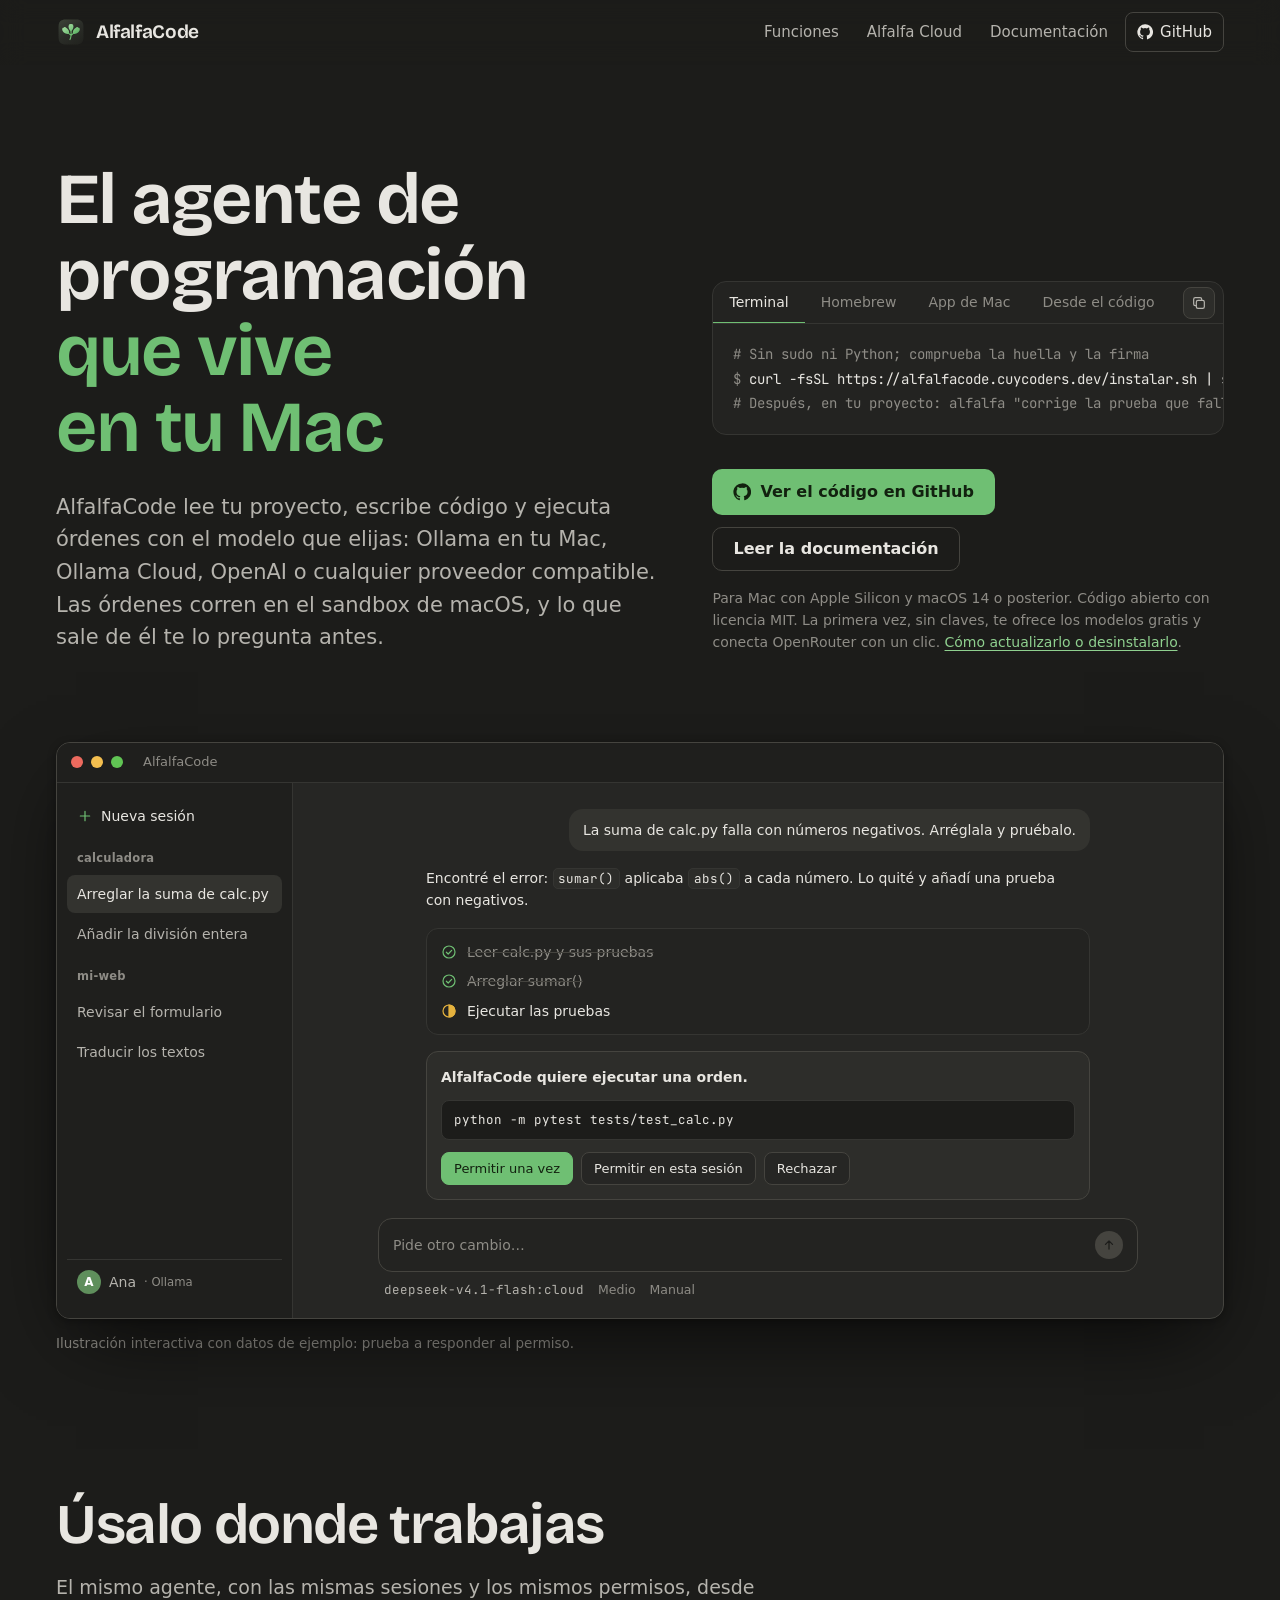
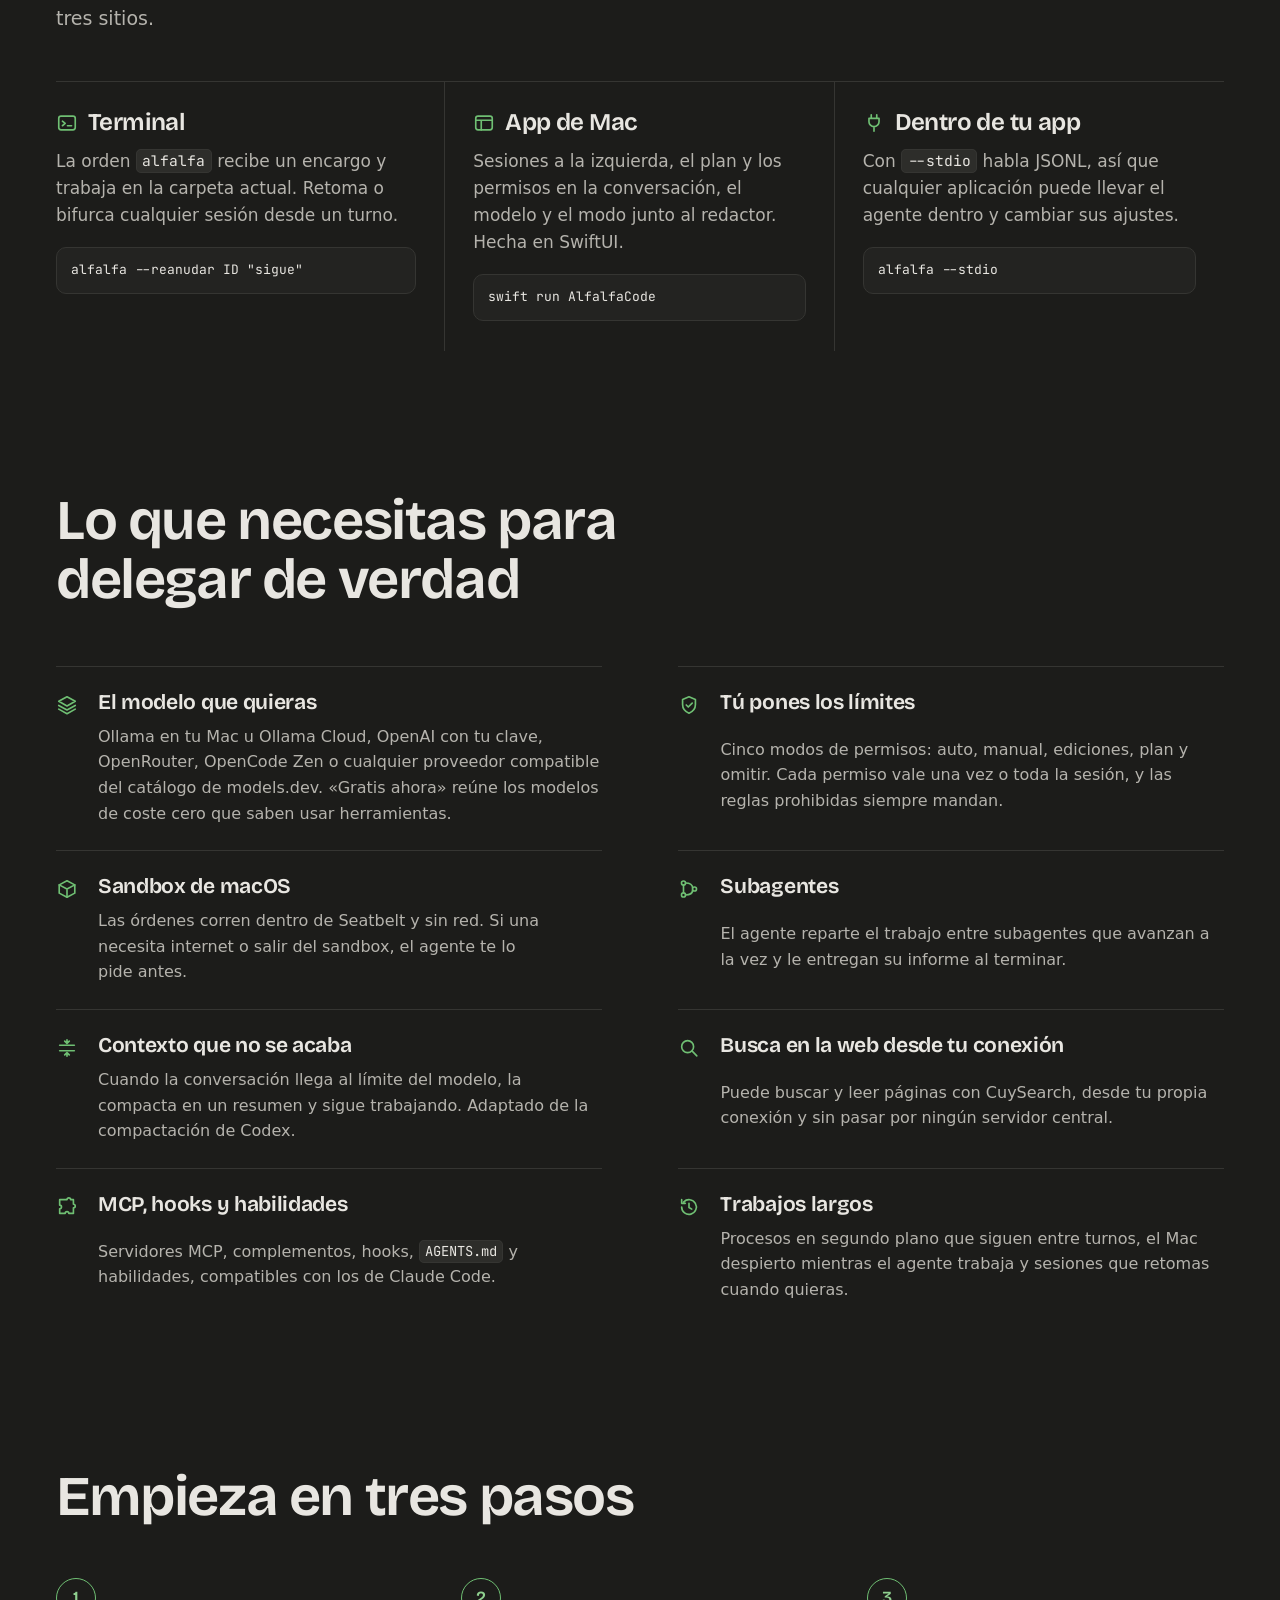
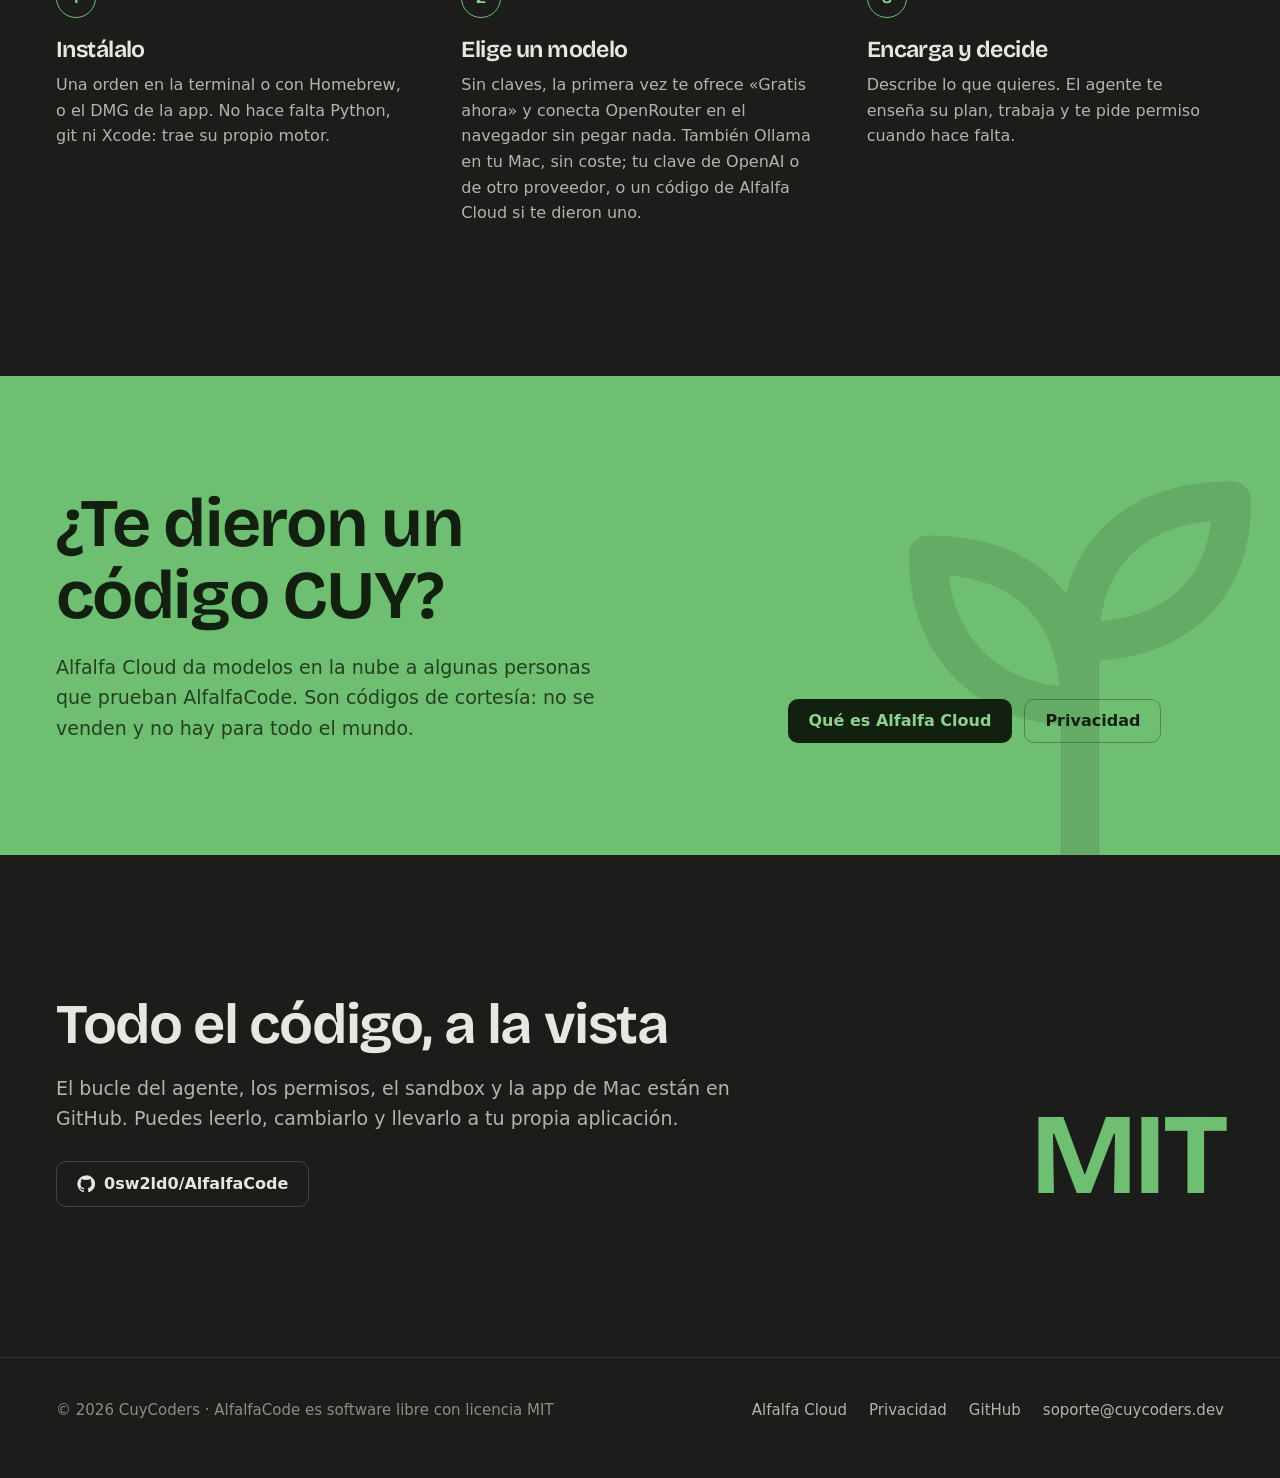
==== index.html @ 9c0cc240 "Web de AlfalfaCode en alfalfacode.cuycoders.dev Las páginas que vivían en cuycoders.dev/alfalfa (ini" ====
<!doctype html>
<html lang="es">
<head>
<meta charset="utf-8">
<meta name="viewport" content="width=device-width, initial-scale=1">
<title>AlfalfaCode · el agente de programación de código abierto para tu Mac</title>
<meta name="description" content="AlfalfaCode es un agente de programación de código abierto (MIT) que trabaja en tu Mac con el modelo que elijas: Ollama, OpenAI o cualquier proveedor compatible. Pide permiso antes de lo que importa.">
<link rel="icon" type="image/png" href="/assets/favicon.png">
<link rel="preload" href="/assets/fonts/bricolage-grotesque-latin-wght-normal.woff2" as="font" type="font/woff2" crossorigin>
<link rel="stylesheet" href="/assets/sitio.css?v=3">
<meta property="og:title" content="AlfalfaCode">
<meta property="og:description" content="El agente de programación de código abierto para tu Mac, con el modelo que elijas.">
<meta property="og:image" content="https://alfalfacode.cuycoders.dev/assets/alfalfacode-256.png">
<meta name="theme-color" content="#1c1c1a">
</head>
<body>
<svg width="0" height="0" style="position:absolute" aria-hidden="true">
  <symbol id="i-hoja" viewBox="0 0 24 24" fill="none" stroke="currentColor" stroke-width="1.8" stroke-linecap="round" stroke-linejoin="round"><path d="M12 21V10M12 13C8 13 5 10.5 5 6c4.5 0 7 2.5 7 7ZM12 10c0-4 2.5-6.5 7-6.5 0 4.5-3 6.5-7 6.5Z"/></symbol>
  <symbol id="i-github" viewBox="0 0 24 24" fill="currentColor"><path d="M12 .5a11.5 11.5 0 0 0-3.64 22.41c.58.1.79-.25.79-.56v-2c-3.2.7-3.88-1.37-3.88-1.37-.52-1.33-1.28-1.69-1.28-1.69-1.05-.71.08-.7.08-.7 1.16.08 1.77 1.19 1.77 1.19 1.03 1.77 2.7 1.26 3.36.96.1-.75.4-1.26.73-1.55-2.55-.29-5.24-1.28-5.24-5.68 0-1.25.45-2.28 1.19-3.08-.12-.29-.52-1.46.11-3.04 0 0 .97-.31 3.17 1.18a11 11 0 0 1 5.77 0c2.2-1.49 3.17-1.18 3.17-1.18.63 1.58.23 2.75.11 3.04.74.8 1.19 1.83 1.19 3.08 0 4.41-2.69 5.38-5.25 5.67.41.36.78 1.06.78 2.14v3.17c0 .31.21.67.8.56A11.5 11.5 0 0 0 12 .5Z"/></symbol>
  <symbol id="i-copiar" viewBox="0 0 24 24" fill="none" stroke="currentColor" stroke-width="1.8" stroke-linecap="round" stroke-linejoin="round"><rect x="8" y="8" width="12" height="12" rx="2.5"/><path d="M16 8V6.5A2.5 2.5 0 0 0 13.5 4h-7A2.5 2.5 0 0 0 4 6.5v7A2.5 2.5 0 0 0 6.5 16H8"/></symbol>
  <symbol id="i-hecho" viewBox="0 0 24 24" fill="none" stroke="currentColor" stroke-width="2" stroke-linecap="round" stroke-linejoin="round"><path d="m5 12.5 4.5 4.5L19 7.5"/></symbol>
  <symbol id="i-circulo-hecho" viewBox="0 0 24 24" fill="none" stroke="currentColor" stroke-width="1.8" stroke-linecap="round" stroke-linejoin="round"><circle cx="12" cy="12" r="9"/><path d="m8 12.3 2.8 2.7L16 9.6"/></symbol>
  <symbol id="i-circulo-medio" viewBox="0 0 24 24" fill="none" stroke="currentColor" stroke-width="1.8"><circle cx="12" cy="12" r="9"/><path d="M12 3a9 9 0 0 1 0 18Z" fill="currentColor"/></symbol>
  <symbol id="i-mas" viewBox="0 0 24 24" fill="none" stroke="currentColor" stroke-width="1.8" stroke-linecap="round"><path d="M12 5v14M5 12h14"/></symbol>
  <symbol id="i-flecha" viewBox="0 0 24 24" fill="none" stroke="currentColor" stroke-width="2.2" stroke-linecap="round" stroke-linejoin="round"><path d="M12 19V5M6 11l6-6 6 6"/></symbol>
  <symbol id="i-terminal" viewBox="0 0 24 24" fill="none" stroke="currentColor" stroke-width="1.8" stroke-linecap="round" stroke-linejoin="round"><rect x="3" y="4.5" width="18" height="15" rx="2.5"/><path d="m7 10 3 2.5L7 15M12.5 15H17"/></symbol>
  <symbol id="i-ventana" viewBox="0 0 24 24" fill="none" stroke="currentColor" stroke-width="1.8" stroke-linecap="round" stroke-linejoin="round"><rect x="3" y="4.5" width="18" height="15" rx="2.5"/><path d="M3 9h18M9 9v10.5"/></symbol>
  <symbol id="i-enchufe" viewBox="0 0 24 24" fill="none" stroke="currentColor" stroke-width="1.8" stroke-linecap="round" stroke-linejoin="round"><path d="M9 3v4M15 3v4M6.5 7h11v3.5a5.5 5.5 0 0 1-11 0ZM12 16v5"/></symbol>
  <symbol id="i-capas" viewBox="0 0 24 24" fill="none" stroke="currentColor" stroke-width="1.8" stroke-linecap="round" stroke-linejoin="round"><path d="m12 3 9 5-9 5-9-5 9-5Z"/><path d="m3 12.5 9 5 9-5M3 16.5l9 5 9-5"/></symbol>
  <symbol id="i-escudo" viewBox="0 0 24 24" fill="none" stroke="currentColor" stroke-width="1.8" stroke-linecap="round" stroke-linejoin="round"><path d="M12 3 5 6v5.5c0 4.5 3 7.8 7 9.5 4-1.7 7-5 7-9.5V6l-7-3Z"/><path d="m9 12 2.2 2.2L15.5 10"/></symbol>
  <symbol id="i-caja" viewBox="0 0 24 24" fill="none" stroke="currentColor" stroke-width="1.8" stroke-linecap="round" stroke-linejoin="round"><path d="M3.5 7.5 12 3l8.5 4.5v9L12 21l-8.5-4.5v-9Z"/><path d="M3.5 7.5 12 12l8.5-4.5M12 12v9"/></symbol>
  <symbol id="i-ramas" viewBox="0 0 24 24" fill="none" stroke="currentColor" stroke-width="1.8" stroke-linecap="round" stroke-linejoin="round"><circle cx="6" cy="5.5" r="2.2"/><circle cx="6" cy="18.5" r="2.2"/><circle cx="18" cy="12" r="2.2"/><path d="M6 7.7v8.6M8.2 5.5c5 0 7.6 2.2 7.8 5.3M8.2 18.5c5 0 7.6-2.2 7.8-5.3"/></symbol>
  <symbol id="i-comprimir" viewBox="0 0 24 24" fill="none" stroke="currentColor" stroke-width="1.8" stroke-linecap="round" stroke-linejoin="round"><path d="M4 9h16M4 15h16M12 3v4l-2.5-2.5M12 7l2.5-2.5M12 21v-4l-2.5 2.5M12 17l2.5 2.5"/></symbol>
  <symbol id="i-lupa" viewBox="0 0 24 24" fill="none" stroke="currentColor" stroke-width="1.8" stroke-linecap="round" stroke-linejoin="round"><circle cx="10.5" cy="10.5" r="6.5"/><path d="m15.5 15.5 5 5"/></symbol>
  <symbol id="i-pieza" viewBox="0 0 24 24" fill="none" stroke="currentColor" stroke-width="1.8" stroke-linecap="round" stroke-linejoin="round"><path d="M9 4h3a2 2 0 1 1 4 0h3v5a2 2 0 1 1 0 4v6h-5a2 2 0 1 0-4 0H4v-5a2 2 0 1 0 0-4V4h5Z"/></symbol>
  <symbol id="i-reloj" viewBox="0 0 24 24" fill="none" stroke="currentColor" stroke-width="1.8" stroke-linecap="round" stroke-linejoin="round"><path d="M4 12a8 8 0 1 0 2.3-5.6M4 4v4h4"/><path d="M12 8v4.5l3 1.8"/></symbol>
</svg>
<template id="icono-hecho"><svg aria-hidden="true"><use href="#i-circulo-hecho"/></svg></template>

<a class="salto" href="#contenido">Saltar al contenido</a>

<header class="cabecera">
  <div class="envoltura">
    <a class="marca" href="/"><img src="/assets/alfalfacode.svg" alt="" width="30" height="30">AlfalfaCode</a>
    <nav class="nav" aria-label="Principal">
      <a href="#funciones">Funciones</a>
      <a href="/cloud/">Alfalfa Cloud</a>
      <a href="https://github.com/0sw2ld0/AlfalfaCode#readme">Documentación</a>
      <a class="nav-gh" href="https://github.com/0sw2ld0/AlfalfaCode"><svg aria-hidden="true"><use href="#i-github"/></svg>GitHub</a>
    </nav>
  </div>
</header>

<main id="contenido">
  <section class="portada">
    <div class="envoltura">
      <div class="portada-cabeza">
      <div class="portada-texto">
      <h1>El agente de programación <em>que vive en tu Mac</em></h1>
      <p class="entrada">AlfalfaCode lee tu proyecto, escribe código y ejecuta órdenes con el modelo que elijas: Ollama en tu Mac, Ollama Cloud, OpenAI o cualquier proveedor compatible. Las órdenes corren en el sandbox de macOS, y lo que sale de él te lo pregunta antes.</p>
      </div>
      <div class="portada-accion">
      <div class="instalar">
        <div class="pestanas" role="tablist" aria-label="Cómo instalarlo">
          <button role="tab" id="t-terminal" aria-controls="p-terminal" aria-selected="true">Terminal</button>
          <button role="tab" id="t-brew" aria-controls="p-brew" aria-selected="false" tabindex="-1">Homebrew</button>
          <button role="tab" id="t-mac" aria-controls="p-mac" aria-selected="false" tabindex="-1">App de Mac</button>
          <button role="tab" id="t-codigo" aria-controls="p-codigo" aria-selected="false" tabindex="-1">Desde el código</button>
        </div>
        <div class="panel-instalar" id="p-terminal" role="tabpanel" aria-labelledby="t-terminal">
<pre><span class="comentario"># Sin sudo ni Python; comprueba la huella y la firma</span>
<span class="indicador">$ </span><span class="orden">curl -fsSL https://alfalfacode.cuycoders.dev/instalar.sh | sh</span>
<span class="comentario"># Después, en tu proyecto: alfalfa "corrige la prueba que falla"</span></pre>
          <button class="copiar" type="button" aria-label="Copiar"><svg class="icono-copiar" aria-hidden="true"><use href="#i-copiar"/></svg><svg class="hecho" aria-hidden="true"><use href="#i-hecho"/></svg></button>
        </div>
        <div class="panel-instalar" id="p-brew" role="tabpanel" aria-labelledby="t-brew" hidden>
<pre><span class="indicador">$ </span><span class="orden">brew install --cask 0sw2ld0/tap/alfalfacode</span>
<span class="indicador">$ </span><span class="orden">brew install 0sw2ld0/tap/alfalfa</span></pre>
          <button class="copiar" type="button" aria-label="Copiar"><svg class="icono-copiar" aria-hidden="true"><use href="#i-copiar"/></svg><svg class="hecho" aria-hidden="true"><use href="#i-hecho"/></svg></button>
        </div>
        <div class="panel-instalar" id="p-mac" role="tabpanel" aria-labelledby="t-mac" hidden>
<pre><span class="comentario"># El DMG firmado y notarizado; se actualiza sola</span>
<a href="https://github.com/0sw2ld0/AlfalfaCode/releases/latest">github.com/0sw2ld0/AlfalfaCode/releases/latest</a></pre>
        </div>
        <div class="panel-instalar" id="p-codigo" role="tabpanel" aria-labelledby="t-codigo" hidden>
<pre><span class="indicador">$ </span><span class="orden">git clone https://github.com/0sw2ld0/AlfalfaCode</span>
<span class="indicador">$ </span><span class="orden">cd AlfalfaCode &amp;&amp; python3.11 -m venv .venv</span>
<span class="indicador">$ </span><span class="orden">.venv/bin/pip install -e .</span>
<span class="comentario"># Después, en tu proyecto: .venv/bin/alfalfa "corrige la prueba que falla"</span></pre>
          <button class="copiar" type="button" aria-label="Copiar"><svg class="icono-copiar" aria-hidden="true"><use href="#i-copiar"/></svg><svg class="hecho" aria-hidden="true"><use href="#i-hecho"/></svg></button>
        </div>
      </div>

      <div class="acciones">
        <a class="boton boton-principal" href="https://github.com/0sw2ld0/AlfalfaCode"><svg aria-hidden="true"><use href="#i-github"/></svg>Ver el código en GitHub</a>
        <a class="boton boton-segundo" href="https://github.com/0sw2ld0/AlfalfaCode#readme">Leer la documentación</a>
      </div>
      <p class="nota">Para Mac con Apple Silicon y macOS 14 o posterior. Código abierto con licencia MIT. La primera vez, sin claves, te ofrece los modelos gratis y conecta OpenRouter con un clic. <a href="https://github.com/0sw2ld0/AlfalfaCode#instalar">Cómo actualizarlo o desinstalarlo</a>.</p>
      </div>
      </div>

      <div class="escena">
        <div class="ventana" id="demo" aria-label="Ilustración de la app de AlfalfaCode" role="group">
          <div class="ventana-barra" aria-hidden="true"><i></i><i></i><i></i><span>AlfalfaCode</span></div>
          <aside class="lateral" aria-hidden="true">
            <div class="nueva"><svg><use href="#i-mas"/></svg>Nueva sesión</div>
            <h4>calculadora</h4>
            <div class="sesion activa">Arreglar la suma de calc.py</div>
            <div class="sesion">Añadir la división entera</div>
            <h4>mi-web</h4>
            <div class="sesion">Revisar el formulario</div>
            <div class="sesion">Traducir los textos</div>
            <div class="pie"><b>A</b>Ana <small>· Ollama</small></div>
          </aside>
          <div class="chat">
            <div class="mensajes">
              <div class="burbuja">La suma de calc.py falla con números negativos. Arréglala y pruébalo.</div>
              <p class="respuesta">Encontré el error: <code>sumar()</code> aplicaba <code>abs()</code> a cada número. Lo quité y añadí una prueba con negativos.</p>
              <div class="plan" aria-label="Plan del agente">
                <div class="paso hecho"><svg aria-hidden="true"><use href="#i-circulo-hecho"/></svg>Leer calc.py y sus pruebas</div>
                <div class="paso hecho"><svg aria-hidden="true"><use href="#i-circulo-hecho"/></svg>Arreglar sumar()</div>
                <div class="paso ahora" data-paso="probar"><svg aria-hidden="true"><use href="#i-circulo-medio"/></svg>Ejecutar las pruebas</div>
              </div>
              <div class="permiso">
                <p><strong>AlfalfaCode quiere ejecutar una orden.</strong> <span class="decision"></span></p>
                <pre>python -m pytest tests/test_calc.py</pre>
                <div class="opciones">
                  <button type="button" class="si" data-accion="una">Permitir una vez</button>
                  <button type="button" data-accion="sesion">Permitir en esta sesión</button>
                  <button type="button" data-accion="no">Rechazar</button>
                </div>
              </div>
              <div class="salida oculto" data-si>tests/test_calc.py ...
<span class="bien">3 passed</span> in 0.04s</div>
              <p class="respuesta oculto" data-si>Listo: las tres pruebas pasan, también la nueva con negativos.</p>
              <p class="respuesta oculto" data-no>De acuerdo, no ejecuto las pruebas. Puedes correrlas tú con <code>python -m pytest</code>.</p>
            </div>
            <div class="redactor" aria-hidden="true">
              <div class="caja">Pide otro cambio…<b><svg><use href="#i-flecha"/></svg></b></div>
              <div class="fichas"><span>deepseek-v4.1-flash:cloud</span><span>Medio</span><span>Manual</span></div>
            </div>
          </div>
        </div>
        <p class="pie-ilustracion"><span>Ilustración interactiva con datos de ejemplo: prueba a responder al permiso.</span><span id="estado-demo" role="status" aria-live="polite"></span><button type="button" id="reiniciar-demo" class="oculto">Volver a empezar</button></p>
      </div>
    </div>
  </section>

  <section class="seccion" aria-labelledby="maneras-t">
    <div class="envoltura">
      <h2 id="maneras-t">Úsalo donde trabajas</h2>
      <p class="bajada">El mismo agente, con las mismas sesiones y los mismos permisos, desde tres sitios.</p>
      <div class="maneras">
        <div class="manera">
          <h3><svg aria-hidden="true"><use href="#i-terminal"/></svg>Terminal</h3>
          <p>La orden <code>alfalfa</code> recibe un encargo y trabaja en la carpeta actual. Retoma o bifurca cualquier sesión desde un turno.</p>
<pre>alfalfa --reanudar ID "sigue"</pre>
        </div>
        <div class="manera">
          <h3><svg aria-hidden="true"><use href="#i-ventana"/></svg>App de Mac</h3>
          <p>Sesiones a la izquierda, el plan y los permisos en la conversación, el modelo y el modo junto al redactor. Hecha en SwiftUI.</p>
<pre>swift run AlfalfaCode</pre>
        </div>
        <div class="manera">
          <h3><svg aria-hidden="true"><use href="#i-enchufe"/></svg>Dentro de tu app</h3>
          <p>Con <code>--stdio</code> habla JSONL, así que cualquier aplicación puede llevar el agente dentro y cambiar sus ajustes.</p>
<pre>alfalfa --stdio</pre>
        </div>
      </div>
    </div>
  </section>

  <section class="seccion" id="funciones" aria-labelledby="funciones-t">
    <div class="envoltura">
      <h2 id="funciones-t">Lo que necesitas para delegar de verdad</h2>
      <div class="funciones">
        <div class="funcion"><svg aria-hidden="true"><use href="#i-capas"/></svg><h3>El modelo que quieras</h3><p>Ollama en tu Mac u Ollama Cloud, OpenAI con tu clave, OpenRouter, OpenCode Zen o cualquier proveedor compatible del catálogo de models.dev. «Gratis ahora» reúne los modelos de coste cero que saben usar herramientas.</p></div>
        <div class="funcion"><svg aria-hidden="true"><use href="#i-escudo"/></svg><h3>Tú pones los límites</h3><p>Cinco modos de permisos: auto, manual, ediciones, plan y omitir. Cada permiso vale una vez o toda la sesión, y las reglas prohibidas siempre mandan.</p></div>
        <div class="funcion"><svg aria-hidden="true"><use href="#i-caja"/></svg><h3>Sandbox de macOS</h3><p>Las órdenes corren dentro de Seatbelt y sin red. Si una necesita internet o salir del sandbox, el agente te lo pide antes.</p></div>
        <div class="funcion"><svg aria-hidden="true"><use href="#i-ramas"/></svg><h3>Subagentes</h3><p>El agente reparte el trabajo entre subagentes que avanzan a la vez y le entregan su informe al terminar.</p></div>
        <div class="funcion"><svg aria-hidden="true"><use href="#i-comprimir"/></svg><h3>Contexto que no se acaba</h3><p>Cuando la conversación llega al límite del modelo, la compacta en un resumen y sigue trabajando. Adaptado de la compactación de Codex.</p></div>
        <div class="funcion"><svg aria-hidden="true"><use href="#i-lupa"/></svg><h3>Busca en la web desde tu conexión</h3><p>Puede buscar y leer páginas con CuySearch, desde tu propia conexión y sin pasar por ningún servidor central.</p></div>
        <div class="funcion"><svg aria-hidden="true"><use href="#i-pieza"/></svg><h3>MCP, hooks y habilidades</h3><p>Servidores MCP, complementos, hooks, <code>AGENTS.md</code> y habilidades, compatibles con los de Claude Code.</p></div>
        <div class="funcion"><svg aria-hidden="true"><use href="#i-reloj"/></svg><h3>Trabajos largos</h3><p>Procesos en segundo plano que siguen entre turnos, el Mac despierto mientras el agente trabaja y sesiones que retomas cuando quieras.</p></div>
      </div>
    </div>
  </section>

  <section class="seccion" aria-labelledby="empezar-t">
    <div class="envoltura">
      <h2 id="empezar-t">Empieza en tres pasos</h2>
      <div class="pasos">
        <div class="paso-inicio"><h3>Instálalo</h3><p>Una orden en la terminal o con Homebrew, o el DMG de la app. No hace falta Python, git ni Xcode: trae su propio motor.</p></div>
        <div class="paso-inicio"><h3>Elige un modelo</h3><p>Sin claves, la primera vez te ofrece «Gratis ahora» y conecta OpenRouter en el navegador sin pegar nada. También Ollama en tu Mac, sin coste; tu clave de OpenAI o de otro proveedor, o un código de Alfalfa Cloud si te dieron uno.</p></div>
        <div class="paso-inicio"><h3>Encarga y decide</h3><p>Describe lo que quieres. El agente te enseña su plan, trabaja y te pide permiso cuando hace falta.</p></div>
      </div>
    </div>
  </section>

  <section class="campo" aria-labelledby="cloud-t">
    <svg class="ramita" aria-hidden="true"><use href="#i-hoja"/></svg>
    <div class="envoltura">
      <div>
        <h2 id="cloud-t">¿Te dieron un código CUY?</h2>
        <p>Alfalfa Cloud da modelos en la nube a algunas personas que prueban AlfalfaCode. Son códigos de cortesía: no se venden y no hay para todo el mundo.</p>
      </div>
      <div class="acciones">
        <a class="boton boton-principal" href="/cloud/">Qué es Alfalfa Cloud</a>
        <a class="boton boton-segundo" href="/privacidad/">Privacidad</a>
      </div>
    </div>
  </section>

  <section class="seccion" aria-labelledby="abierto-t">
    <div class="envoltura abierto">
      <div>
        <h2 id="abierto-t" class="titulo">Todo el código, a la vista</h2>
        <p class="bajada">El bucle del agente, los permisos, el sandbox y la app de Mac están en GitHub. Puedes leerlo, cambiarlo y llevarlo a tu propia aplicación.</p>
        <div class="acciones" style="margin-top:28px;display:flex;gap:12px;flex-wrap:wrap">
          <a class="boton boton-segundo" href="https://github.com/0sw2ld0/AlfalfaCode"><svg aria-hidden="true"><use href="#i-github"/></svg>0sw2ld0/AlfalfaCode</a>
        </div>
      </div>
      <p class="dato" aria-label="Licencia MIT">MIT</p>
    </div>
  </section>
</main>

<footer class="pie-sitio">
  <div class="envoltura">
    <span>© 2026 CuyCoders · AlfalfaCode es software libre con licencia MIT</span>
    <nav aria-label="Pie">
      <a href="/cloud/">Alfalfa Cloud</a>
      <a href="/privacidad/">Privacidad</a>
      <a href="https://github.com/0sw2ld0/AlfalfaCode">GitHub</a>
      <a href="mailto:soporte@cuycoders.dev">soporte@cuycoders.dev</a>
    </nav>
  </div>
</footer>
<script src="/assets/sitio.js?v=3"></script>
</body>
</html>
---- assets/sitio.css ----
/* cuycoders.dev — AlfalfaCode y Alfalfa Cloud.
   Paleta de la app de Mac (alfalfa-mac/Sources/AlfalfaCode/Theme.swift). */

@font-face {
  font-family: "Bricolage Grotesque";
  src: url("/assets/fonts/bricolage-grotesque-latin-wght-normal.woff2") format("woff2");
  font-weight: 200 800;
  font-display: swap;
}
@font-face {
  font-family: "JetBrains Mono";
  src: url("/assets/fonts/jetbrains-mono-latin-wght-normal.woff2") format("woff2");
  font-weight: 100 800;
  font-display: swap;
}

:root {
  --fondo: #1c1c1a;
  --fondo-2: #232321;
  --app: #262624;
  --barra: #1f1f1d;
  --tarjeta: #2d2d2a;
  --borde: #353532;
  --borde-2: #45443f;
  --seleccion: #33332f;
  --texto: #e8e6e1;
  --texto-2: #b5b3ad;
  --texto-3: #8e8c86;
  --alfalfa: #6fbf73;
  --alfalfa-claro: #8fd08f;
  --alfalfa-hondo: #2f5a33;
  --campo: #6fbf73;
  --campo-tinta: #12210f;
  --campo-tinta-2: #23401f;
  --aviso: #e5b23e;
  --peligro: #e88a80;
  --enlace: #7ba7f0;

  --display: "Bricolage Grotesque", ui-sans-serif, system-ui, sans-serif;
  --cuerpo: -apple-system, BlinkMacSystemFont, "Segoe UI", system-ui, sans-serif;
  --mono: "JetBrains Mono", ui-monospace, "SF Mono", Menlo, monospace;

  --ancho: 1180px;
  --margen: clamp(20px, 5vw, 56px);
  --curva: cubic-bezier(0.16, 1, 0.3, 1);
  color-scheme: dark;
}

*, *::before, *::after { box-sizing: border-box; }
html { -webkit-text-size-adjust: 100%; scroll-behavior: smooth; scrollbar-color: var(--borde-2) var(--fondo); }
body {
  margin: 0;
  background: var(--fondo);
  color: var(--texto);
  font-family: var(--cuerpo);
  font-size: 17px;
  line-height: 1.6;
  -webkit-font-smoothing: antialiased;
  text-rendering: optimizeLegibility;
}
::selection { background: var(--alfalfa); color: var(--campo-tinta); }
img, svg { display: block; max-width: 100%; }
a { color: var(--alfalfa-claro); text-decoration-thickness: 1px; text-underline-offset: 0.22em; }
a:hover { color: var(--texto); }
:focus-visible { outline: 2px solid var(--alfalfa-claro); outline-offset: 3px; border-radius: 4px; }
code, kbd, pre { font-family: var(--mono); font-size: 0.86em; }
:not(pre) > code { background: var(--tarjeta); border: 1px solid var(--borde); padding: 0.08em 0.38em; border-radius: 5px; color: var(--texto); }
h1, h2, h3 { font-family: var(--display); font-weight: 650; letter-spacing: -0.025em; line-height: 1.06; text-wrap: balance; margin: 0; }
p { margin: 0; text-wrap: pretty; }

.salto { position: absolute; left: -9999px; }
.salto:focus { left: 16px; top: 12px; z-index: 50; background: var(--alfalfa); color: var(--campo-tinta); padding: 8px 14px; border-radius: 8px; }

.envoltura { width: min(100% - 2 * var(--margen), var(--ancho)); margin-inline: auto; }

/* Cabecera */
.cabecera { position: sticky; top: 0; z-index: 20; background: rgb(28 28 26 / 0.86); backdrop-filter: saturate(140%) blur(12px); -webkit-backdrop-filter: saturate(140%) blur(12px); border-bottom: 1px solid transparent; transition: border-color 0.3s; }
.cabecera.con-borde { border-bottom-color: var(--borde); }
.cabecera .envoltura { display: flex; align-items: center; gap: 28px; height: 64px; }
.marca { display: flex; align-items: center; gap: 10px; color: var(--texto); text-decoration: none; font-family: var(--display); font-weight: 650; font-size: 19px; letter-spacing: -0.02em; }
.marca img { width: 30px; height: 30px; }
.marca:hover { color: var(--texto); }
.nav { display: flex; gap: 6px; margin-left: auto; align-items: center; }
.nav a { color: var(--texto-2); text-decoration: none; font-size: 15px; padding: 7px 11px; border-radius: 8px; }
.nav a:hover, .nav a[aria-current="page"] { color: var(--texto); background: var(--tarjeta); }
.nav .nav-gh { display: inline-flex; align-items: center; gap: 7px; color: var(--texto); border: 1px solid var(--borde-2); }
.nav .nav-gh svg { width: 16px; height: 16px; }
@media (max-width: 720px) {
  .nav a:not(.nav-gh):not(.nav-fija) { display: none; }
}
@media (max-width: 520px) {
  .nav a.nav-fija { display: none; }
  .panel-instalar pre { font-size: 12.5px; }
  .cabecera .envoltura { gap: 12px; }
}

/* Botones */
.boton { display: inline-flex; align-items: center; gap: 9px; font: 600 16px/1 var(--cuerpo); padding: 13px 20px; border-radius: 10px; text-decoration: none; border: 1px solid transparent; cursor: pointer; transition: background-color 0.2s, border-color 0.2s, color 0.2s, transform 0.2s var(--curva); }
.boton svg { width: 18px; height: 18px; }
.boton-principal { background: var(--alfalfa); color: var(--campo-tinta); }
.boton-principal:hover { background: var(--alfalfa-claro); color: var(--campo-tinta); }
.boton-principal:active { transform: translateY(1px); }
.boton-segundo { background: transparent; color: var(--texto); border-color: var(--borde-2); }
.boton-segundo:hover { background: var(--tarjeta); color: var(--texto); }

/* Portada */
.portada { padding: clamp(56px, 8vw, 96px) 0 0; }
@media (min-width: 1100px) {
  .portada-cabeza { display: grid; grid-template-columns: minmax(0, 1.08fr) minmax(0, 0.92fr); gap: 56px; align-items: end; }
  .portada-cabeza .instalar { margin-top: 0; }
  .portada .portada-cabeza h1 { font-size: clamp(56px, 5.6vw, 84px); }
  .portada-cabeza .escena { margin-top: 64px; }
}
.portada h1 { font-size: clamp(44px, 7.4vw, 92px); max-width: 13ch; }
.portada h1 em { font-style: normal; color: var(--alfalfa); }
.portada .entrada { margin-top: 26px; font-size: clamp(18px, 1.7vw, 21px); color: var(--texto-2); max-width: 58ch; line-height: 1.55; }
.portada .acciones { margin-top: 34px; display: flex; flex-wrap: wrap; gap: 12px; align-items: center; }
.portada .nota { margin-top: 16px; font-size: 14px; color: var(--texto-3); }

/* Instalación con pestañas */
.instalar { position: relative; margin-top: 40px; max-width: 720px; border: 1px solid var(--borde); border-radius: 14px; background: var(--fondo-2); overflow: hidden; }
.pestanas { display: flex; border-bottom: 1px solid var(--borde); overflow-x: auto; padding-right: 56px; }
.pestanas button { font: 500 14px/1 var(--cuerpo); color: var(--texto-3); background: none; border: 0; padding: 13px 16px; cursor: pointer; border-bottom: 2px solid transparent; margin-bottom: -1px; white-space: nowrap; }
.pestanas button:hover { color: var(--texto); }
.pestanas button[aria-selected="true"] { color: var(--texto); border-bottom-color: var(--alfalfa); }
.panel-instalar { position: static; }
.panel-instalar[hidden] { display: none; }
.panel-instalar pre { margin: 0; padding: 18px 20px; overflow-x: auto; line-height: 1.75; color: var(--texto); font-size: 14px; }
.panel-instalar pre .indicador { color: var(--texto-3); user-select: none; }
.panel-instalar pre .comentario { color: var(--texto-3); }
.copiar { position: absolute; top: 5px; right: 8px; width: 32px; height: 32px; display: grid; place-items: center; border-radius: 8px; border: 1px solid var(--borde-2); background: var(--tarjeta); color: var(--texto-2); cursor: pointer; }
.copiar:hover { color: var(--texto); }
.copiar svg { width: 16px; height: 16px; }
.copiar .hecho { display: none; color: var(--alfalfa); }
.copiar.copiado .hecho { display: block; }
.copiar.copiado .icono-copiar { display: none; }

/* Ventana de la app (ilustración) */
.escena { margin-top: clamp(56px, 7vw, 88px); position: relative; }
.escena::before { content: ""; position: absolute; inset: 18% -6% -10%; background: radial-gradient(60% 55% at 50% 40%, rgb(111 191 115 / 0.16), transparent 70%); pointer-events: none; z-index: 0; }
.ventana { position: relative; z-index: 1; border: 1px solid var(--borde-2); border-radius: 14px; overflow: hidden; background: var(--app); box-shadow: 0 30px 80px -20px rgb(0 0 0 / 0.7), 0 2px 8px rgb(0 0 0 / 0.3); display: grid; grid-template-columns: 236px 1fr; min-height: 560px; font-size: 14px; }
.ventana-barra { grid-column: 1 / -1; height: 40px; display: flex; align-items: center; gap: 8px; padding: 0 14px; background: var(--barra); border-bottom: 1px solid var(--borde); }
.ventana-barra i { width: 12px; height: 12px; border-radius: 50%; background: #4a4945; }
.ventana-barra i:nth-child(1) { background: #ec6a5e; } .ventana-barra i:nth-child(2) { background: #f4bf4f; } .ventana-barra i:nth-child(3) { background: #61c554; }
.ventana-barra span { margin-left: 12px; color: var(--texto-3); font-size: 13px; }
.lateral { background: var(--barra); border-right: 1px solid var(--borde); padding: 14px 10px; display: flex; flex-direction: column; gap: 2px; }
.lateral .nueva { display: flex; align-items: center; gap: 8px; color: var(--texto); padding: 8px 10px; border-radius: 8px; font-weight: 500; }
.lateral .nueva svg { width: 16px; height: 16px; color: var(--alfalfa); }
.lateral h4 { font: 600 11.5px/1 var(--cuerpo); color: var(--texto-3); margin: 16px 10px 8px; letter-spacing: 0.02em; }
.lateral .sesion { padding: 8px 10px; border-radius: 8px; color: var(--texto-2); white-space: nowrap; overflow: hidden; text-overflow: ellipsis; }
.lateral .sesion.activa { background: var(--seleccion); color: var(--texto); }
.lateral .pie { margin-top: auto; display: flex; align-items: center; gap: 8px; padding: 10px; color: var(--texto-2); border-top: 1px solid var(--borde); }
.lateral .pie b { width: 24px; height: 24px; border-radius: 50%; background: #5f8f5c; color: #fff; display: grid; place-items: center; font: 600 12px/1 var(--cuerpo); }
.lateral .pie small { color: var(--texto-3); }
.chat { display: flex; flex-direction: column; min-width: 0; }
.mensajes { flex: 1; padding: 26px clamp(18px, 4vw, 48px) 18px; display: flex; flex-direction: column; gap: 16px; max-width: 760px; width: 100%; margin-inline: auto; }
.burbuja { align-self: flex-end; background: var(--seleccion); padding: 10px 14px; border-radius: 14px; max-width: 80%; color: var(--texto); }
.respuesta { color: var(--texto); line-height: 1.6; }
.respuesta code { font-size: 12.5px; }
.plan { border: 1px solid var(--borde); border-radius: 12px; padding: 12px 14px; display: grid; gap: 7px; background: var(--fondo-2); }
.plan .paso { display: flex; align-items: center; gap: 10px; color: var(--texto-2); }
.plan .paso svg { width: 16px; height: 16px; flex: none; }
.plan .paso.hecho { color: var(--texto-3); text-decoration: line-through; text-decoration-color: var(--borde-2); }
.plan .paso.hecho svg { color: var(--alfalfa); }
.plan .paso.ahora { color: var(--texto); }
.plan .paso.ahora svg { color: var(--aviso); }
.permiso { border: 1px solid var(--borde-2); border-radius: 12px; background: var(--tarjeta); padding: 14px; display: grid; gap: 12px; transition: opacity 0.3s; }
.permiso p { color: var(--texto-2); }
.permiso p strong { color: var(--texto); font-weight: 600; }
.permiso pre { margin: 0; background: var(--fondo); border: 1px solid var(--borde); border-radius: 8px; padding: 9px 12px; color: var(--texto); font-size: 12.5px; overflow-x: auto; }
.permiso .opciones { display: flex; flex-wrap: wrap; gap: 8px; }
.permiso .opciones button { font: 500 13px/1 var(--cuerpo); padding: 9px 12px; border-radius: 8px; border: 1px solid var(--borde-2); background: var(--app); color: var(--texto); cursor: pointer; }
.permiso .opciones button:hover { background: var(--seleccion); }
.permiso .opciones button.si { background: var(--alfalfa); border-color: var(--alfalfa); color: var(--campo-tinta); }
.permiso .opciones button.si:hover { background: var(--alfalfa-claro); }
.permiso.resuelto { opacity: 0.55; }
.permiso.resuelto .opciones { display: none; }
.salida { border: 1px solid var(--borde); border-radius: 10px; background: var(--fondo); font-family: var(--mono); font-size: 12.5px; padding: 10px 12px; color: var(--texto-2); white-space: pre-wrap; animation: aparece 0.5s var(--curva); }
.salida .bien { color: var(--alfalfa); }
.oculto { display: none !important; }
.redactor { margin: 0 clamp(18px, 4vw, 48px) 18px; max-width: 760px; align-self: center; width: calc(100% - 2 * clamp(18px, 4vw, 48px)); }
.redactor .caja { border: 1px solid var(--borde-2); border-radius: 14px; background: var(--fondo-2); padding: 12px 14px; color: var(--texto-3); display: flex; justify-content: space-between; align-items: center; }
.redactor .caja b { width: 28px; height: 28px; border-radius: 50%; background: var(--borde-2); display: grid; place-items: center; }
.redactor .caja b svg { width: 14px; height: 14px; color: var(--fondo); }
.redactor .fichas { display: flex; gap: 14px; padding: 8px 6px 0; color: var(--texto-3); font-size: 12.5px; flex-wrap: wrap; }
.redactor .fichas span:first-child { font-family: var(--mono); color: var(--texto-2); }
.pie-ilustracion { margin-top: 14px; color: var(--texto-3); font-size: 13.5px; display: flex; gap: 10px; align-items: center; flex-wrap: wrap; }
.pie-ilustracion button { font: 500 13.5px/1 var(--cuerpo); background: none; border: 0; color: var(--alfalfa-claro); cursor: pointer; padding: 4px 0; text-decoration: underline; text-underline-offset: 0.22em; }
@media (max-width: 860px) {
  .ventana { grid-template-columns: 1fr; }
  .lateral { display: none; }
}
@keyframes aparece { from { opacity: 0; transform: translateY(6px); filter: blur(3px); } to { opacity: 1; transform: none; filter: none; } }

/* Secciones */
.seccion { padding: clamp(80px, 11vw, 140px) 0 0; }
.seccion > .envoltura > h2, .seccion h2.titulo { font-size: clamp(34px, 4.6vw, 56px); max-width: 18ch; }
.seccion .bajada { margin-top: 18px; color: var(--texto-2); font-size: 19px; max-width: 60ch; }

/* Tres maneras */
.maneras { margin-top: 48px; display: grid; grid-template-columns: repeat(3, 1fr); border-top: 1px solid var(--borde); }
.manera { padding: 28px 28px 30px 0; border-right: 1px solid var(--borde); }
.manera + .manera { padding-left: 28px; }
.manera:last-child { border-right: 0; }
.manera h3 { font-size: 24px; display: flex; align-items: center; gap: 10px; }
.manera h3 svg { width: 22px; height: 22px; color: var(--alfalfa); }
.manera p { margin-top: 12px; color: var(--texto-2); }
.manera pre { margin: 18px 0 0; font-size: 13px; color: var(--texto); background: var(--fondo-2); border: 1px solid var(--borde); border-radius: 10px; padding: 12px 14px; overflow-x: auto; }
@media (max-width: 860px) {
  .maneras { grid-template-columns: 1fr; }
  .manera, .manera + .manera { padding: 26px 0; border-right: 0; border-bottom: 1px solid var(--borde); }
}

/* Funciones: lista a dos columnas, sin tarjetas */
.funciones { margin-top: 56px; display: grid; grid-template-columns: repeat(2, minmax(0, 1fr)); column-gap: clamp(32px, 6vw, 88px); }
.funcion { display: grid; grid-template-columns: 26px 1fr; column-gap: 16px; padding: 24px 0; border-top: 1px solid var(--borde); }
.funcion svg { width: 22px; height: 22px; color: var(--alfalfa); margin-top: 3px; }
.funcion h3 { font-size: 21px; letter-spacing: -0.015em; }
.funcion p { grid-column: 2; margin-top: 8px; color: var(--texto-2); font-size: 16px; }
@media (max-width: 760px) { .funciones { grid-template-columns: 1fr; } }

/* Pasos */
.pasos { margin-top: 52px; display: grid; grid-template-columns: repeat(3, 1fr); gap: clamp(24px, 4vw, 48px); counter-reset: paso; }
.paso-inicio { counter-increment: paso; }
.paso-inicio::before { content: counter(paso); display: grid; place-items: center; width: 40px; height: 40px; border-radius: 50%; border: 1px solid var(--alfalfa); color: var(--alfalfa-claro); font: 600 17px/1 var(--display); }
.paso-inicio h3 { margin-top: 20px; font-size: 23px; }
.paso-inicio p { margin-top: 10px; color: var(--texto-2); font-size: 16px; }
@media (max-width: 860px) { .pasos { grid-template-columns: 1fr; } }

/* Franja de Alfalfa Cloud: el verde ocupa la sección entera */
.campo { margin-top: clamp(96px, 12vw, 150px); background: var(--campo); color: var(--campo-tinta); position: relative; overflow: hidden; }
.campo .envoltura { padding: clamp(64px, 9vw, 112px) 0; display: grid; grid-template-columns: minmax(0, 1.2fr) minmax(0, 0.8fr); gap: clamp(32px, 6vw, 80px); align-items: end; position: relative; z-index: 1; }
.campo h2 { font-size: clamp(38px, 5.4vw, 68px); max-width: 14ch; }
.campo p { margin-top: 20px; font-size: 19px; color: var(--campo-tinta-2); max-width: 46ch; }
.campo .boton-principal { background: var(--campo-tinta); color: var(--alfalfa-claro); }
.campo .boton-principal:hover { background: #000; color: var(--alfalfa-claro); }
.campo .boton-segundo { border-color: rgb(18 33 15 / 0.35); color: var(--campo-tinta); }
.campo .boton-segundo:hover { background: rgb(18 33 15 / 0.08); color: var(--campo-tinta); }
.campo .acciones { display: flex; gap: 12px; flex-wrap: wrap; }
.campo a:not(.boton) { color: var(--campo-tinta); }
.campo ::selection { background: var(--campo-tinta); color: var(--alfalfa-claro); }
.campo :focus-visible { outline-color: var(--campo-tinta); }
.campo .ramita { position: absolute; right: -60px; bottom: -90px; width: 520px; height: 520px; color: rgb(18 33 15 / 0.12); z-index: 0; }
@media (max-width: 860px) { .campo .envoltura { grid-template-columns: 1fr; align-items: start; } .campo .ramita { width: 340px; height: 340px; right: -80px; } }

/* Código abierto */
.abierto { display: grid; grid-template-columns: minmax(0, 1fr) auto; gap: 40px; align-items: end; }
.abierto .dato { font-family: var(--display); font-size: clamp(64px, 9vw, 120px); font-weight: 700; letter-spacing: -0.04em; line-height: 0.9; color: var(--alfalfa); }
@media (max-width: 760px) { .abierto { grid-template-columns: 1fr; } }

/* Pie */
.pie-sitio { margin-top: clamp(96px, 12vw, 150px); border-top: 1px solid var(--borde); padding: 40px 0 56px; color: var(--texto-3); font-size: 15px; }
.pie-sitio .envoltura { display: flex; flex-wrap: wrap; gap: 20px 40px; justify-content: space-between; align-items: center; }
.pie-sitio nav { display: flex; flex-wrap: wrap; gap: 8px 22px; }
.pie-sitio a { color: var(--texto-2); text-decoration: none; }
.pie-sitio a:hover { color: var(--texto); text-decoration: underline; }

/* Páginas de lectura: Cloud y privacidad */
.lectura { padding: clamp(56px, 8vw, 96px) 0 0; }
.lectura .envoltura { display: grid; grid-template-columns: 220px minmax(0, 1fr); gap: clamp(32px, 6vw, 80px); align-items: start; }
.lectura .indice { position: sticky; top: 96px; display: grid; gap: 4px; font-size: 14.5px; }
.lectura .indice a { color: var(--texto-3); text-decoration: none; padding: 4px 0 4px 12px; border-left: 1px solid var(--borde); }
.lectura .indice a:hover { color: var(--texto); border-left-color: var(--alfalfa); }
.lectura .indice strong { font: 600 13px/1.3 var(--cuerpo); color: var(--texto-2); margin-bottom: 8px; }
.texto { max-width: 68ch; min-width: 0; }
.texto h1 { font-size: clamp(40px, 6vw, 72px); }
.texto .entrada { margin-top: 22px; font-size: 20px; color: var(--texto-2); line-height: 1.55; }
.texto h2 { font-size: clamp(26px, 3vw, 34px); margin-top: 64px; scroll-margin-top: 90px; }
.texto h3 { font-size: 20px; margin-top: 32px; letter-spacing: -0.01em; }
.texto p, .texto li { color: var(--texto-2); }
.texto h2 + p, .texto h3 + p, .texto h2 + ul, .texto h3 + ul { margin-top: 14px; }
.texto p + p { margin-top: 14px; }
.texto ul { padding-left: 1.2em; margin: 14px 0 0; }
.texto li + li { margin-top: 8px; }
.texto li::marker { color: var(--alfalfa); }
.texto strong { color: var(--texto); font-weight: 600; }
.texto pre { margin: 18px 0 0; background: var(--fondo-2); border: 1px solid var(--borde); border-radius: 10px; padding: 14px 16px; overflow-x: auto; color: var(--texto); font-size: 13.5px; line-height: 1.7; }
.texto .fecha { margin-top: 18px; font-size: 14px; color: var(--texto-3); }
.destacado { margin-top: 36px; background: var(--campo); color: var(--campo-tinta); border-radius: 16px; padding: clamp(22px, 3vw, 32px); }
.destacado h2 { margin-top: 0; font-size: clamp(24px, 2.6vw, 30px); }
.destacado p { color: var(--campo-tinta-2); margin-top: 12px; }
.destacado strong { color: var(--campo-tinta); }
.destacado ::selection { background: var(--campo-tinta); color: var(--alfalfa-claro); }
.tabla { width: 100%; border-collapse: collapse; margin-top: 18px; font-size: 15.5px; }
.tabla th, .tabla td { text-align: left; vertical-align: top; padding: 12px 14px 12px 0; border-top: 1px solid var(--borde); }
.tabla th { color: var(--texto); font-weight: 600; width: 32%; }
.tabla td { color: var(--texto-2); }
.tabla thead th { color: var(--texto-3); font-size: 13.5px; font-weight: 600; border-top: 0; padding-top: 0; }
@media (max-width: 860px) {
  .lectura .envoltura { grid-template-columns: 1fr; }
  .lectura .indice { display: none; }
  .tabla, .tabla tbody, .tabla tr, .tabla th, .tabla td { display: block; width: 100%; }
  .tabla thead { display: none; }
  .tabla th { padding-bottom: 2px; }
  .tabla td { border-top: 0; padding-top: 0; }
}

@media (prefers-reduced-motion: reduce) {
  *, *::before, *::after { animation-duration: 0.01ms !important; transition-duration: 0.01ms !important; scroll-behavior: auto !important; }
}
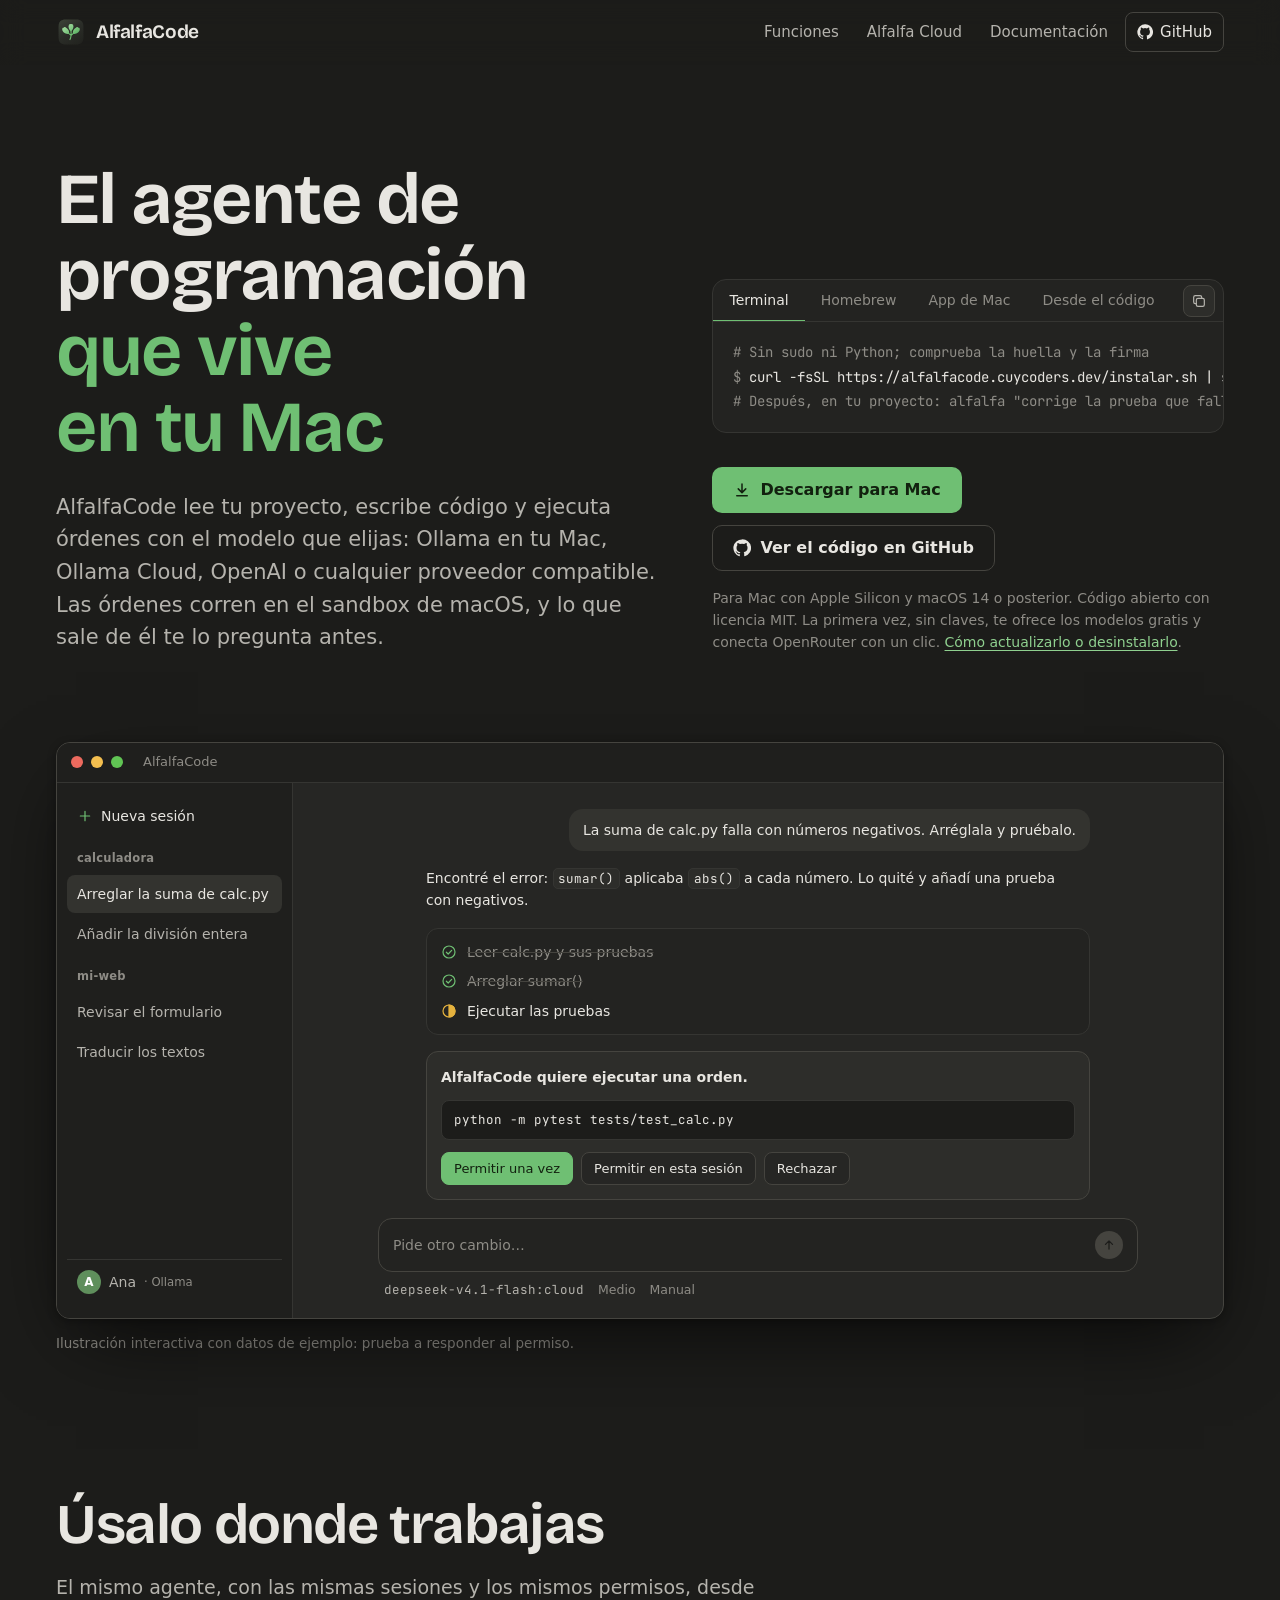
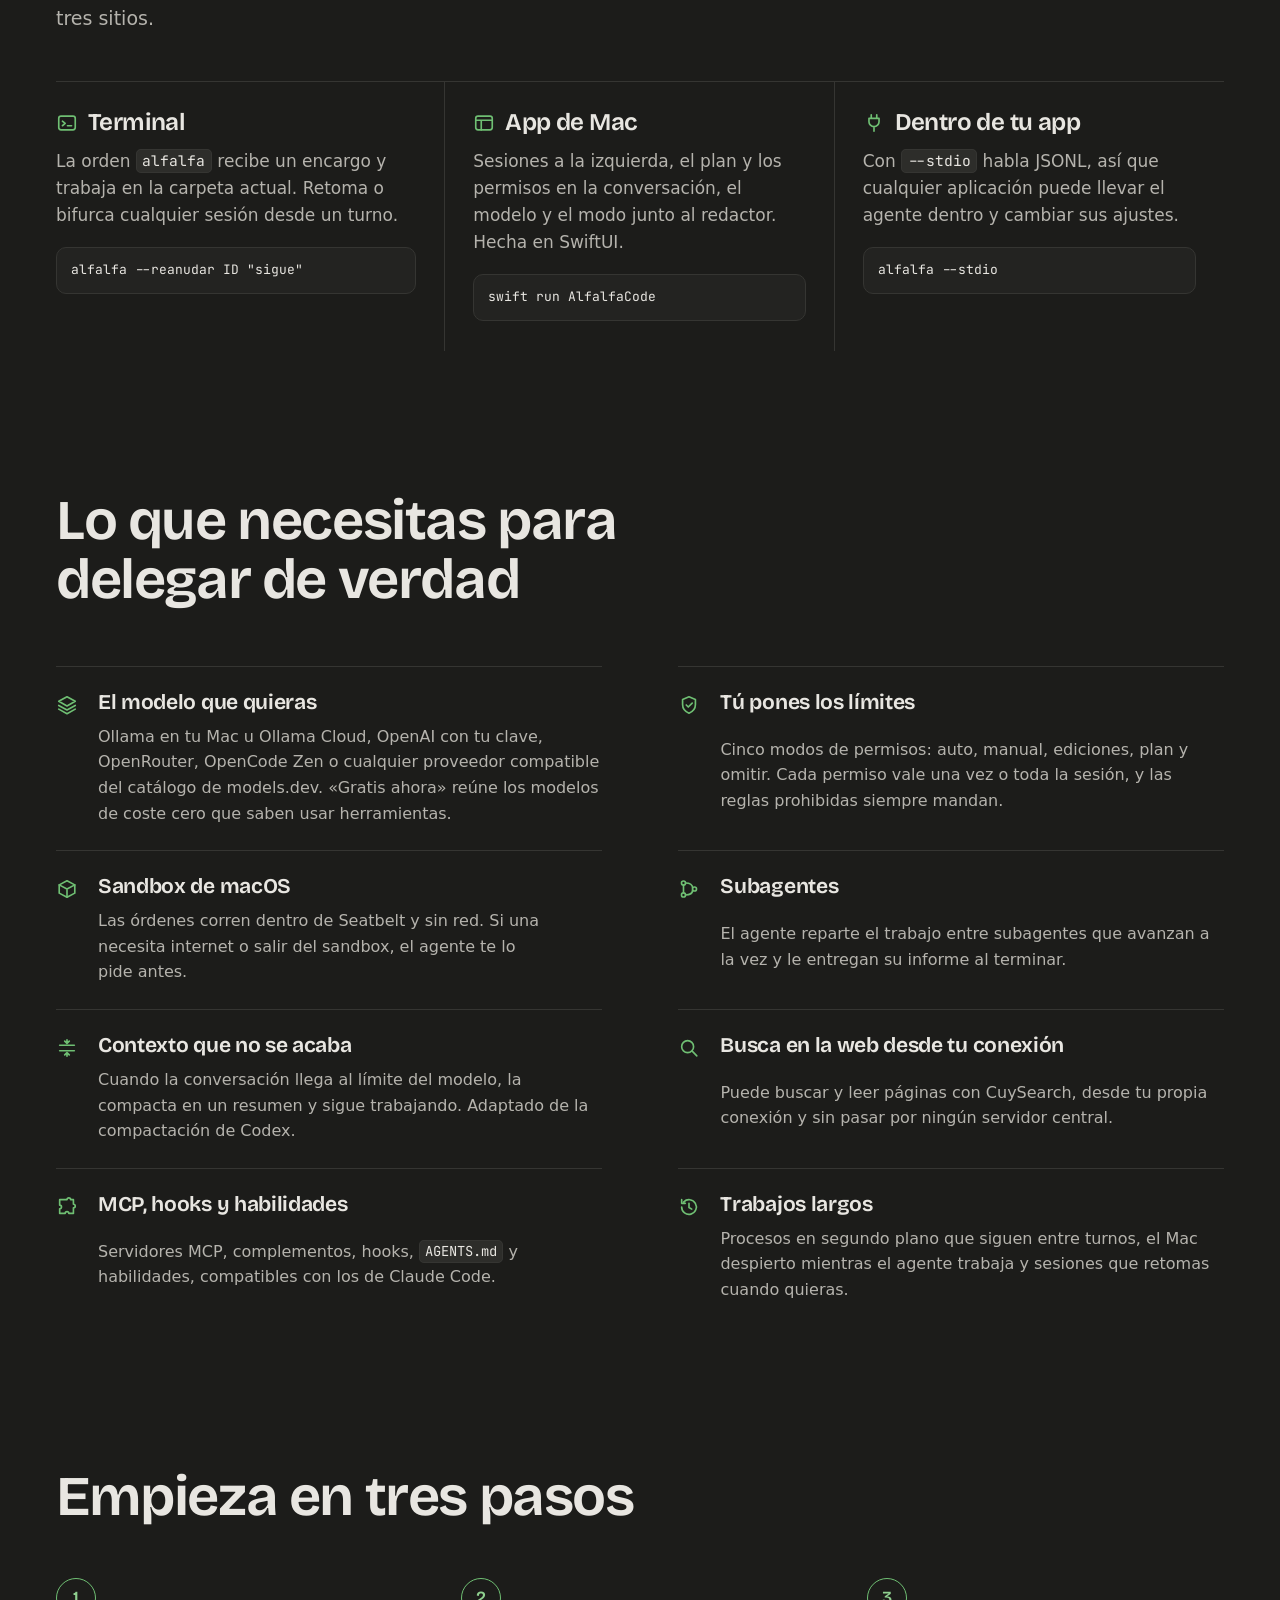
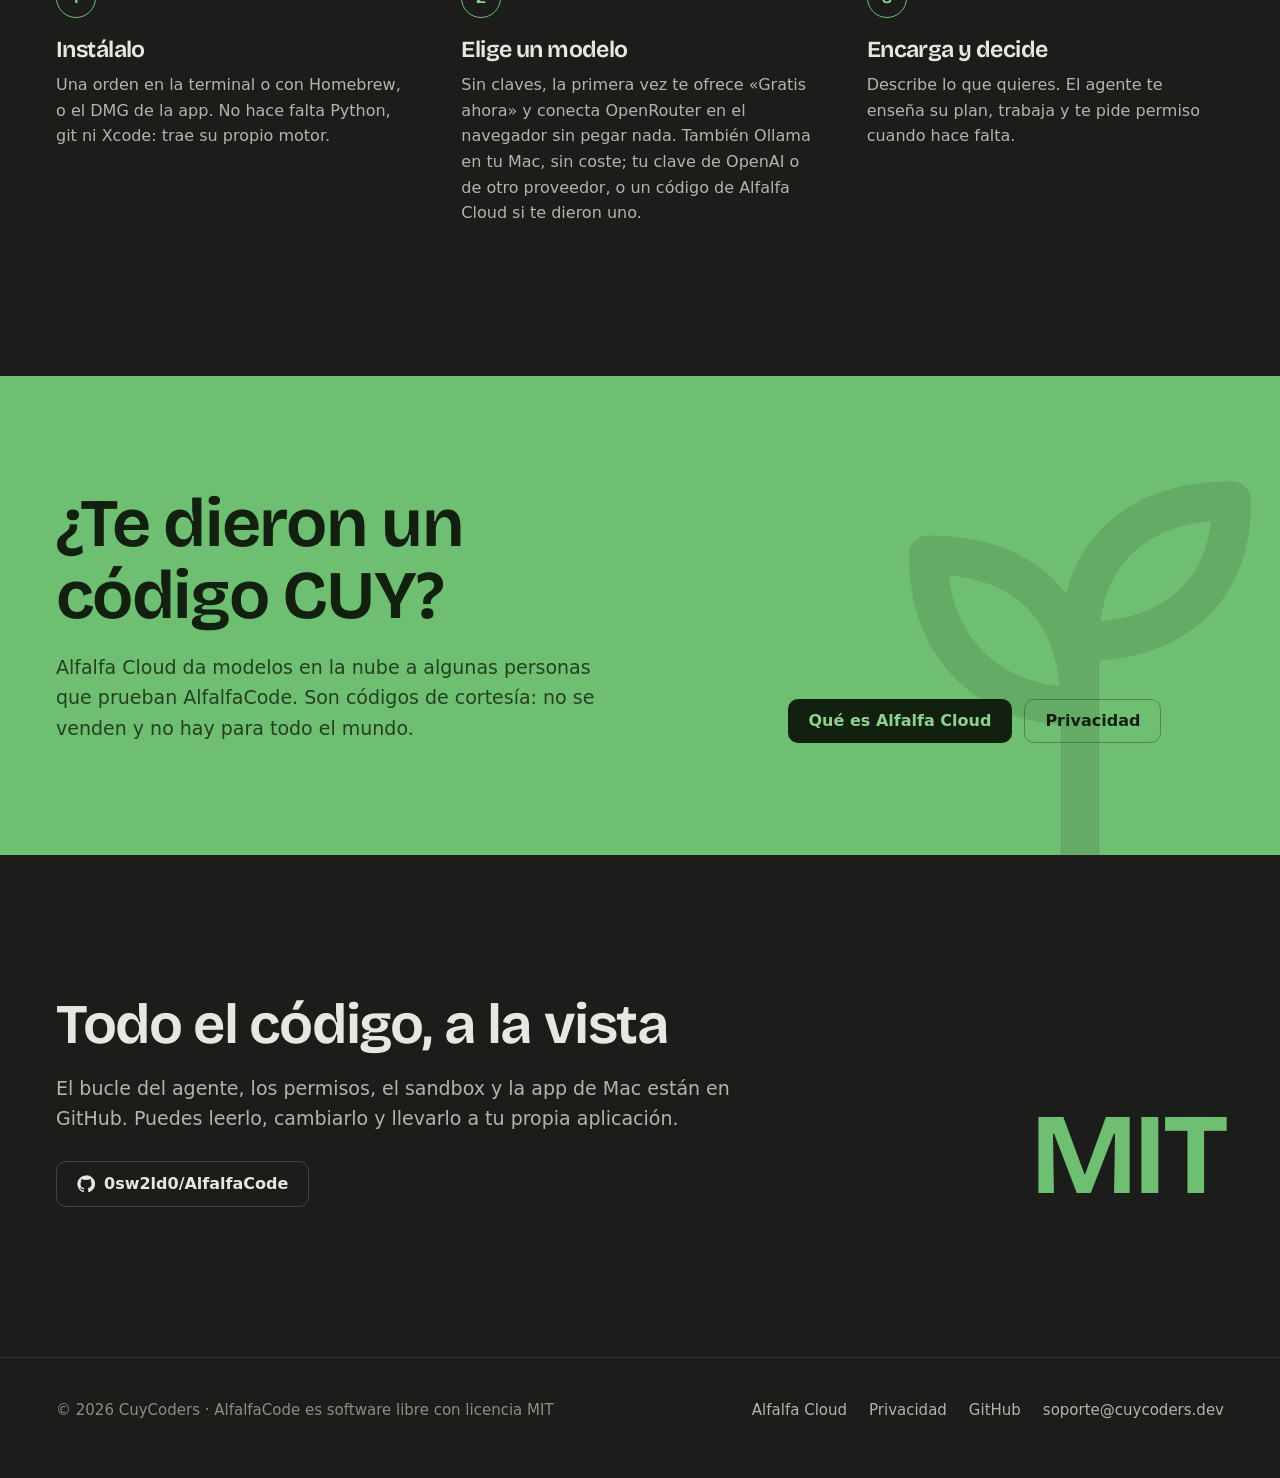
==== commit 29164111: "Botón «Descargar para Mac» con el DMG de la última versión Co-Authored-By: Claude Opus 5.5 <noreply@" ====
--- a/index.html
+++ b/index.html
@@ -22,6 +22,7 @@
   <symbol id="i-circulo-hecho" viewBox="0 0 24 24" fill="none" stroke="currentColor" stroke-width="1.8" stroke-linecap="round" stroke-linejoin="round"><circle cx="12" cy="12" r="9"/><path d="m8 12.3 2.8 2.7L16 9.6"/></symbol>
   <symbol id="i-circulo-medio" viewBox="0 0 24 24" fill="none" stroke="currentColor" stroke-width="1.8"><circle cx="12" cy="12" r="9"/><path d="M12 3a9 9 0 0 1 0 18Z" fill="currentColor"/></symbol>
   <symbol id="i-mas" viewBox="0 0 24 24" fill="none" stroke="currentColor" stroke-width="1.8" stroke-linecap="round"><path d="M12 5v14M5 12h14"/></symbol>
+  <symbol id="i-bajar" viewBox="0 0 24 24" fill="none" stroke="currentColor" stroke-width="2" stroke-linecap="round" stroke-linejoin="round"><path d="M12 4v11M7 10.5l5 5 5-5M5 19.5h14"/></symbol>
   <symbol id="i-flecha" viewBox="0 0 24 24" fill="none" stroke="currentColor" stroke-width="2.2" stroke-linecap="round" stroke-linejoin="round"><path d="M12 19V5M6 11l6-6 6 6"/></symbol>
   <symbol id="i-terminal" viewBox="0 0 24 24" fill="none" stroke="currentColor" stroke-width="1.8" stroke-linecap="round" stroke-linejoin="round"><rect x="3" y="4.5" width="18" height="15" rx="2.5"/><path d="m7 10 3 2.5L7 15M12.5 15H17"/></symbol>
   <symbol id="i-ventana" viewBox="0 0 24 24" fill="none" stroke="currentColor" stroke-width="1.8" stroke-linecap="round" stroke-linejoin="round"><rect x="3" y="4.5" width="18" height="15" rx="2.5"/><path d="M3 9h18M9 9v10.5"/></symbol>
@@ -80,7 +81,7 @@
         </div>
         <div class="panel-instalar" id="p-mac" role="tabpanel" aria-labelledby="t-mac" hidden>
 <pre><span class="comentario"># El DMG firmado y notarizado; se actualiza sola</span>
-<a href="https://github.com/0sw2ld0/AlfalfaCode/releases/latest">github.com/0sw2ld0/AlfalfaCode/releases/latest</a></pre>
+<a href="https://github.com/0sw2ld0/AlfalfaCode/releases/latest/download/AlfalfaCode.dmg">Descargar AlfalfaCode.dmg</a> <span class="comentario">(última versión)</span></pre>
         </div>
         <div class="panel-instalar" id="p-codigo" role="tabpanel" aria-labelledby="t-codigo" hidden>
 <pre><span class="indicador">$ </span><span class="orden">git clone https://github.com/0sw2ld0/AlfalfaCode</span>
@@ -92,8 +93,8 @@
       </div>
 
       <div class="acciones">
-        <a class="boton boton-principal" href="https://github.com/0sw2ld0/AlfalfaCode"><svg aria-hidden="true"><use href="#i-github"/></svg>Ver el código en GitHub</a>
-        <a class="boton boton-segundo" href="https://github.com/0sw2ld0/AlfalfaCode#readme">Leer la documentación</a>
+        <a class="boton boton-principal" href="https://github.com/0sw2ld0/AlfalfaCode/releases/latest/download/AlfalfaCode.dmg"><svg aria-hidden="true"><use href="#i-bajar"/></svg>Descargar para Mac</a>
+        <a class="boton boton-segundo" href="https://github.com/0sw2ld0/AlfalfaCode"><svg aria-hidden="true"><use href="#i-github"/></svg>Ver el código en GitHub</a>
       </div>
       <p class="nota">Para Mac con Apple Silicon y macOS 14 o posterior. Código abierto con licencia MIT. La primera vez, sin claves, te ofrece los modelos gratis y conecta OpenRouter con un clic. <a href="https://github.com/0sw2ld0/AlfalfaCode#instalar">Cómo actualizarlo o desinstalarlo</a>.</p>
       </div>
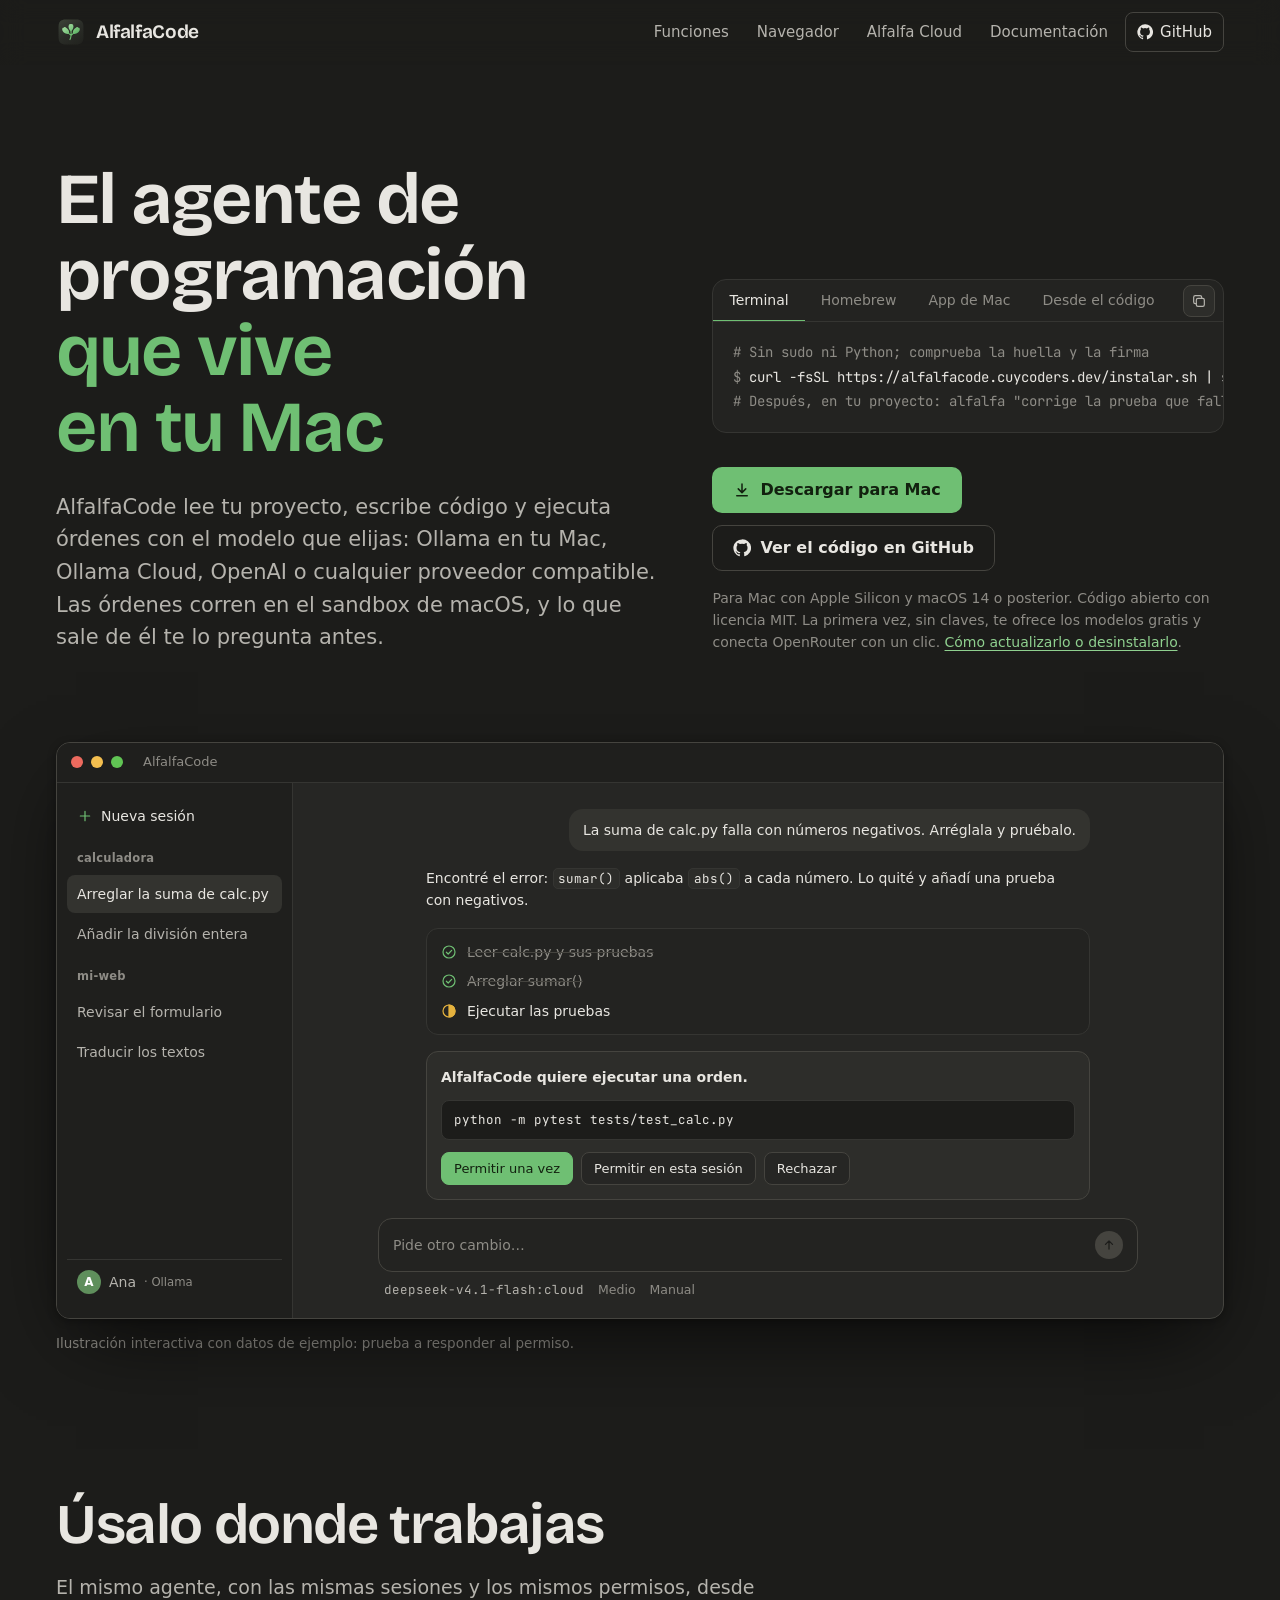
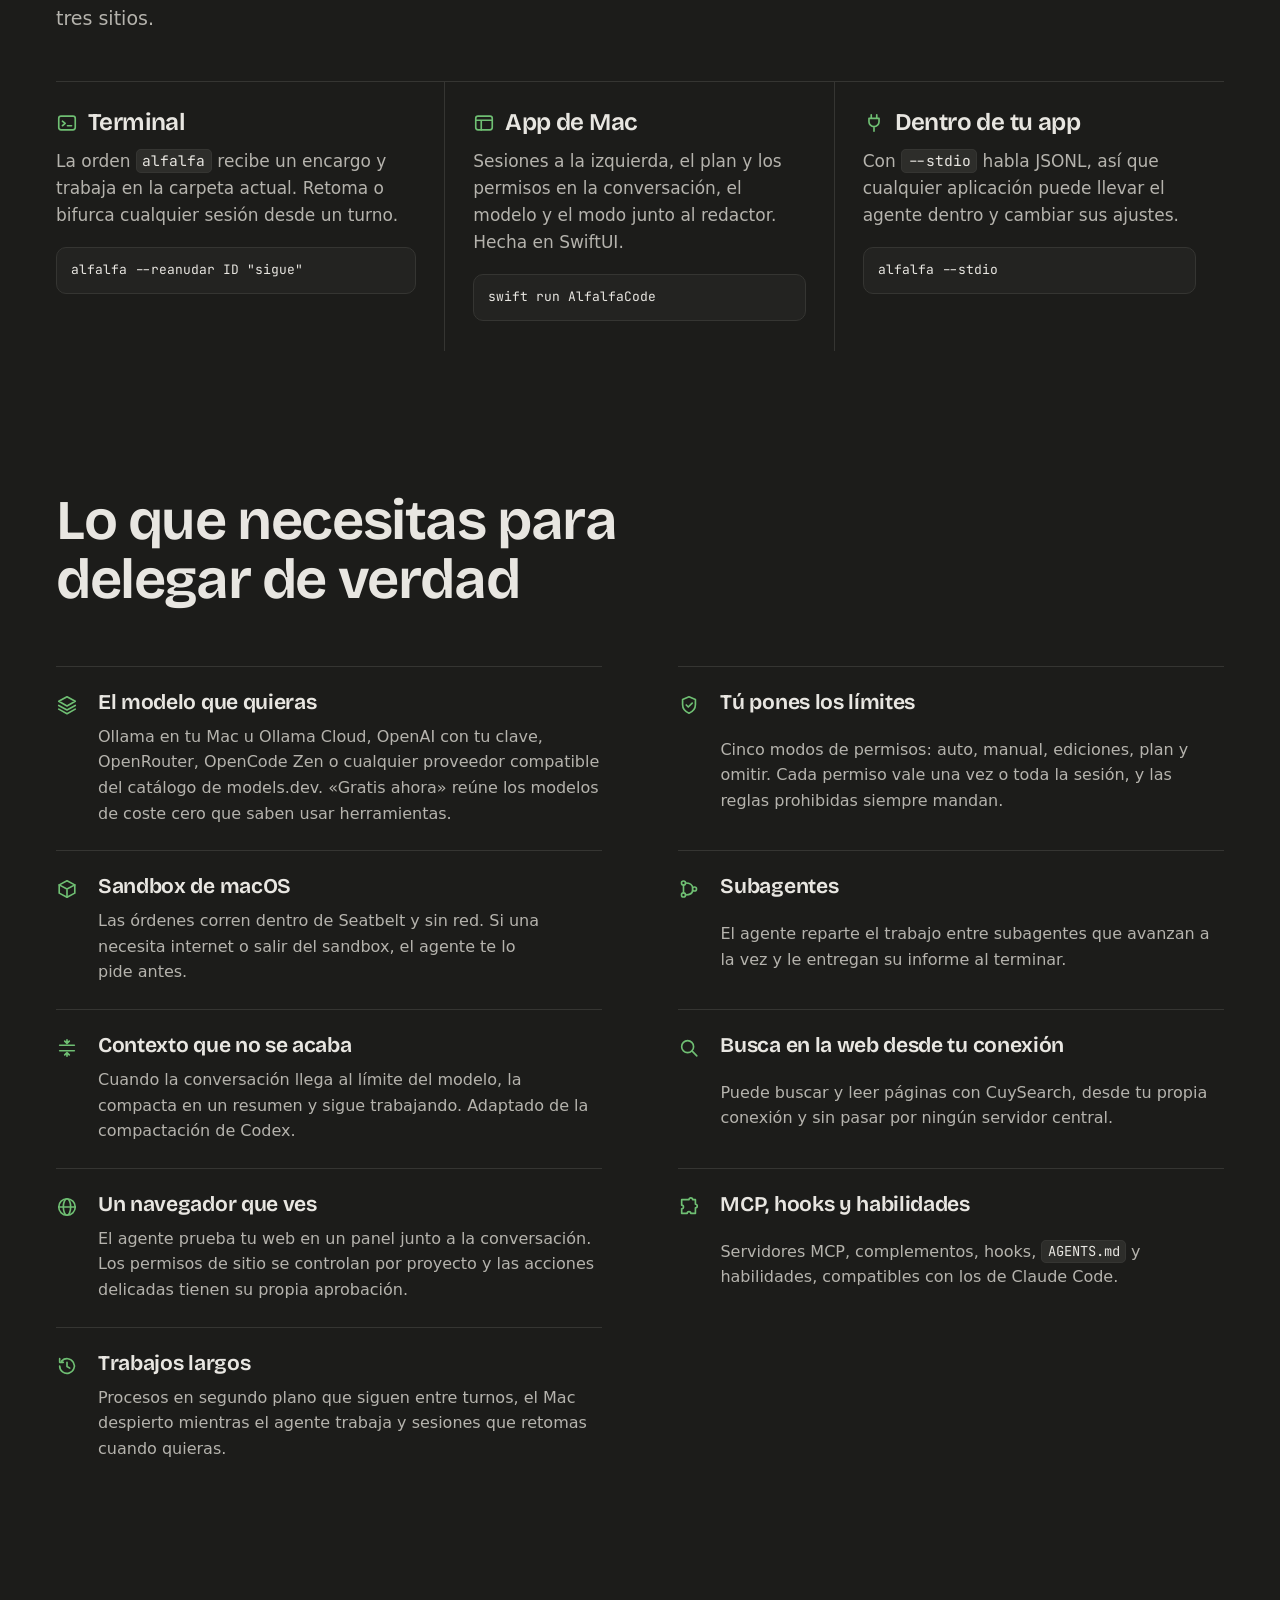
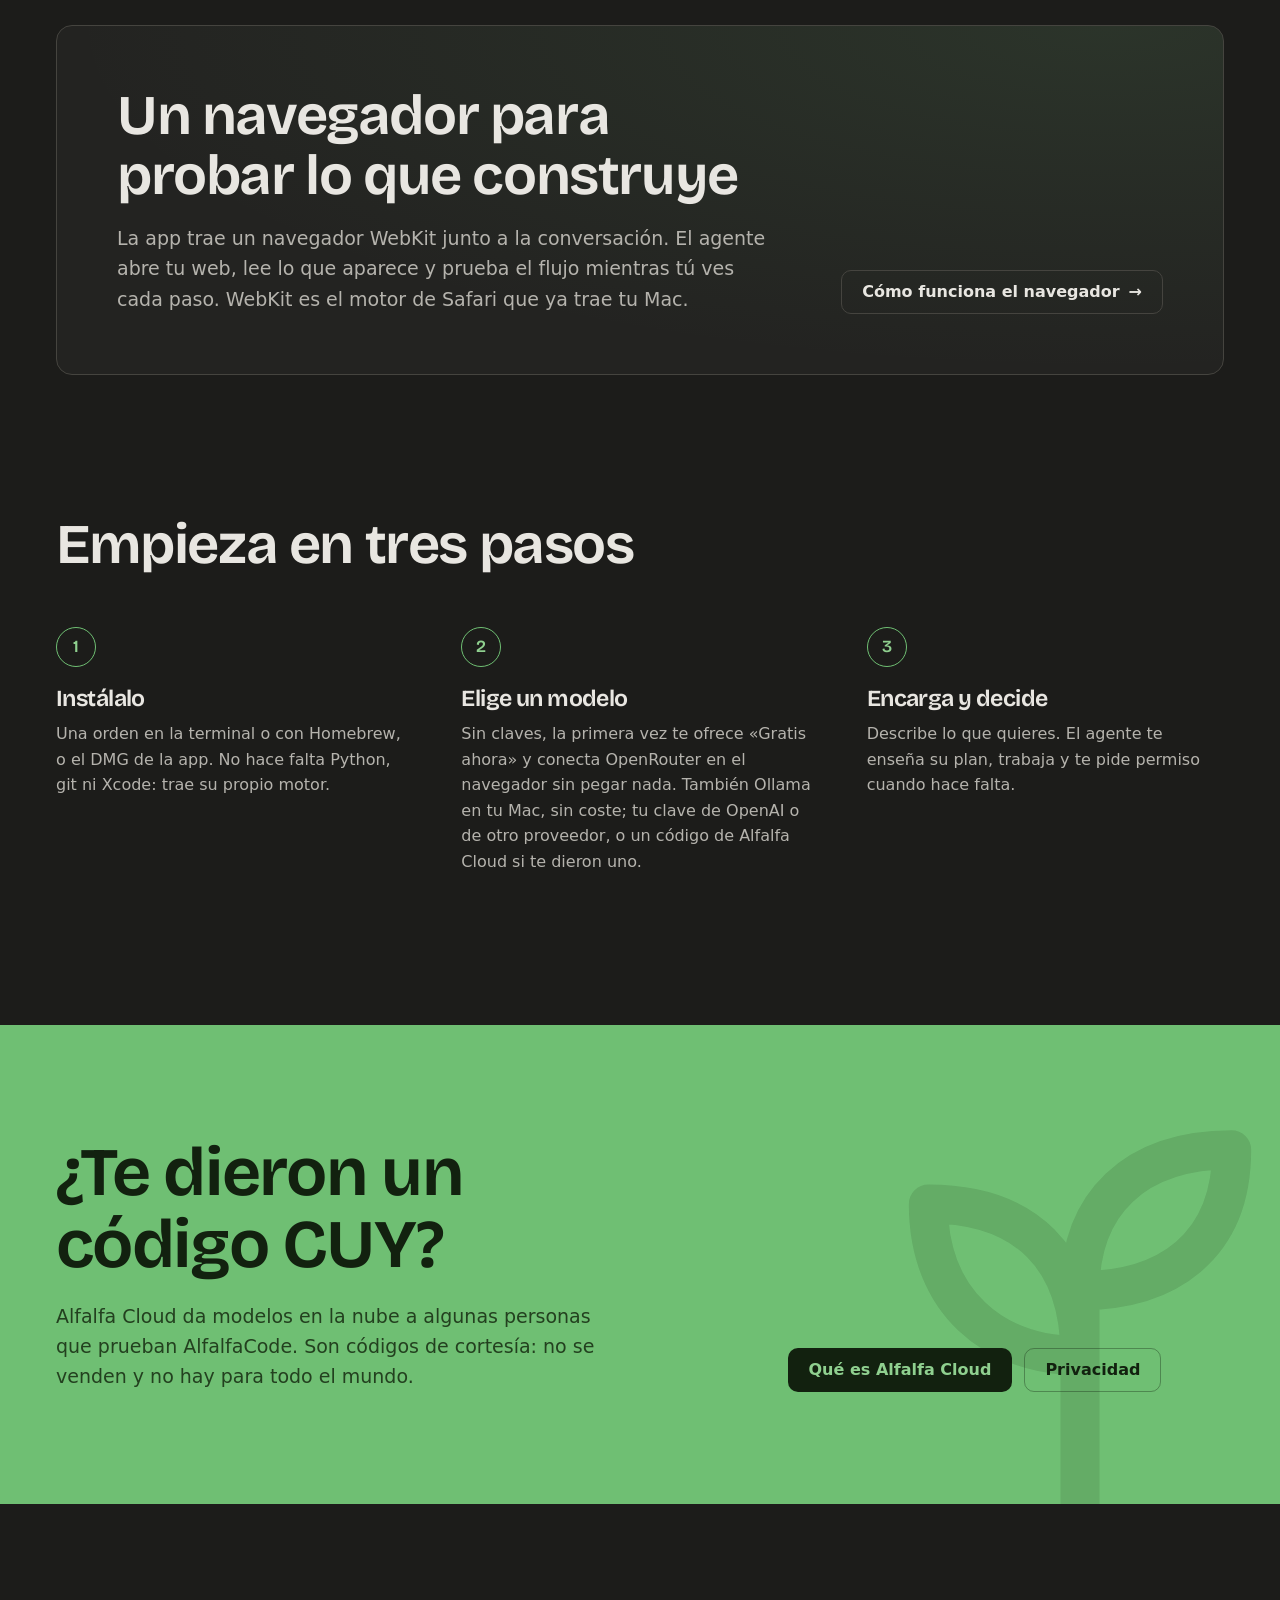
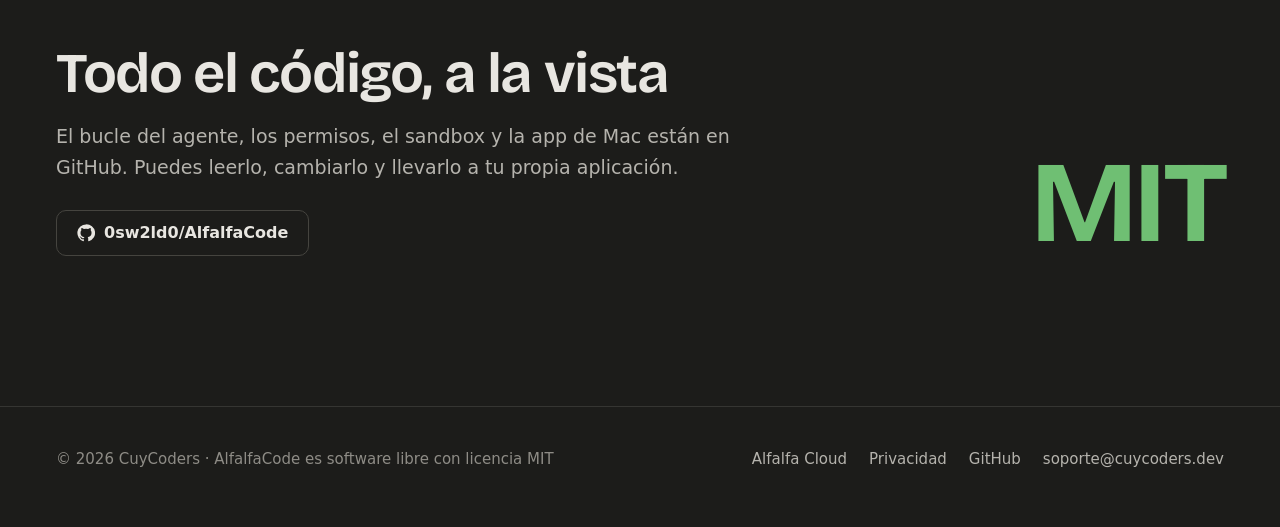
==== commit 88448dee: "Presentar el navegador de AlfalfaCode en la web" ====
--- a/index.html
+++ b/index.html
@@ -7,7 +7,7 @@
 <meta name="description" content="AlfalfaCode es un agente de programación de código abierto (MIT) que trabaja en tu Mac con el modelo que elijas: Ollama, OpenAI o cualquier proveedor compatible. Pide permiso antes de lo que importa.">
 <link rel="icon" type="image/png" href="/assets/favicon.png">
 <link rel="preload" href="/assets/fonts/bricolage-grotesque-latin-wght-normal.woff2" as="font" type="font/woff2" crossorigin>
-<link rel="stylesheet" href="/assets/sitio.css?v=3">
+<link rel="stylesheet" href="/assets/sitio.css?v=4">
 <meta property="og:title" content="AlfalfaCode">
 <meta property="og:description" content="El agente de programación de código abierto para tu Mac, con el modelo que elijas.">
 <meta property="og:image" content="https://alfalfacode.cuycoders.dev/assets/alfalfacode-256.png">
@@ -26,6 +26,7 @@
   <symbol id="i-flecha" viewBox="0 0 24 24" fill="none" stroke="currentColor" stroke-width="2.2" stroke-linecap="round" stroke-linejoin="round"><path d="M12 19V5M6 11l6-6 6 6"/></symbol>
   <symbol id="i-terminal" viewBox="0 0 24 24" fill="none" stroke="currentColor" stroke-width="1.8" stroke-linecap="round" stroke-linejoin="round"><rect x="3" y="4.5" width="18" height="15" rx="2.5"/><path d="m7 10 3 2.5L7 15M12.5 15H17"/></symbol>
   <symbol id="i-ventana" viewBox="0 0 24 24" fill="none" stroke="currentColor" stroke-width="1.8" stroke-linecap="round" stroke-linejoin="round"><rect x="3" y="4.5" width="18" height="15" rx="2.5"/><path d="M3 9h18M9 9v10.5"/></symbol>
+  <symbol id="i-globo" viewBox="0 0 24 24" fill="none" stroke="currentColor" stroke-width="1.8" stroke-linecap="round"><circle cx="12" cy="12" r="9"/><ellipse cx="12" cy="12" rx="4" ry="9"/><path d="M3 12h18"/></symbol>
   <symbol id="i-enchufe" viewBox="0 0 24 24" fill="none" stroke="currentColor" stroke-width="1.8" stroke-linecap="round" stroke-linejoin="round"><path d="M9 3v4M15 3v4M6.5 7h11v3.5a5.5 5.5 0 0 1-11 0ZM12 16v5"/></symbol>
   <symbol id="i-capas" viewBox="0 0 24 24" fill="none" stroke="currentColor" stroke-width="1.8" stroke-linecap="round" stroke-linejoin="round"><path d="m12 3 9 5-9 5-9-5 9-5Z"/><path d="m3 12.5 9 5 9-5M3 16.5l9 5 9-5"/></symbol>
   <symbol id="i-escudo" viewBox="0 0 24 24" fill="none" stroke="currentColor" stroke-width="1.8" stroke-linecap="round" stroke-linejoin="round"><path d="M12 3 5 6v5.5c0 4.5 3 7.8 7 9.5 4-1.7 7-5 7-9.5V6l-7-3Z"/><path d="m9 12 2.2 2.2L15.5 10"/></symbol>
@@ -45,9 +46,10 @@
     <a class="marca" href="/"><img src="/assets/alfalfacode.svg" alt="" width="30" height="30">AlfalfaCode</a>
     <nav class="nav" aria-label="Principal">
       <a href="#funciones">Funciones</a>
+      <a class="nav-navegador" href="/navegador/">Navegador</a>
       <a href="/cloud/">Alfalfa Cloud</a>
       <a href="https://github.com/0sw2ld0/AlfalfaCode#readme">Documentación</a>
-      <a class="nav-gh" href="https://github.com/0sw2ld0/AlfalfaCode"><svg aria-hidden="true"><use href="#i-github"/></svg>GitHub</a>
+      <a class="nav-gh" href="https://github.com/0sw2ld0/AlfalfaCode" aria-label="GitHub"><svg aria-hidden="true"><use href="#i-github"/></svg><span>GitHub</span></a>
     </nav>
   </div>
 </header>
@@ -181,9 +183,20 @@
         <div class="funcion"><svg aria-hidden="true"><use href="#i-ramas"/></svg><h3>Subagentes</h3><p>El agente reparte el trabajo entre subagentes que avanzan a la vez y le entregan su informe al terminar.</p></div>
         <div class="funcion"><svg aria-hidden="true"><use href="#i-comprimir"/></svg><h3>Contexto que no se acaba</h3><p>Cuando la conversación llega al límite del modelo, la compacta en un resumen y sigue trabajando. Adaptado de la compactación de Codex.</p></div>
         <div class="funcion"><svg aria-hidden="true"><use href="#i-lupa"/></svg><h3>Busca en la web desde tu conexión</h3><p>Puede buscar y leer páginas con CuySearch, desde tu propia conexión y sin pasar por ningún servidor central.</p></div>
+        <div class="funcion"><svg aria-hidden="true"><use href="#i-globo"/></svg><h3>Un navegador que ves</h3><p>El agente prueba tu web en un panel junto a la conversación. Los permisos de sitio se controlan por proyecto y las acciones delicadas tienen su propia aprobación.</p></div>
         <div class="funcion"><svg aria-hidden="true"><use href="#i-pieza"/></svg><h3>MCP, hooks y habilidades</h3><p>Servidores MCP, complementos, hooks, <code>AGENTS.md</code> y habilidades, compatibles con los de Claude Code.</p></div>
         <div class="funcion"><svg aria-hidden="true"><use href="#i-reloj"/></svg><h3>Trabajos largos</h3><p>Procesos en segundo plano que siguen entre turnos, el Mac despierto mientras el agente trabaja y sesiones que retomas cuando quieras.</p></div>
       </div>
+    </div>
+  </section>
+
+  <section class="seccion" aria-labelledby="navegador-t">
+    <div class="envoltura navegador-portada">
+      <div>
+        <h2 id="navegador-t" class="titulo">Un navegador para probar lo que construye</h2>
+        <p class="bajada">La app trae un navegador WebKit junto a la conversación. El agente abre tu web, lee lo que aparece y prueba el flujo mientras tú ves cada paso. WebKit es el motor de Safari que ya trae tu Mac.</p>
+      </div>
+      <a class="boton boton-segundo" href="/navegador/">Cómo funciona el navegador <span aria-hidden="true">→</span></a>
     </div>
   </section>
 
--- a/assets/sitio.css
+++ b/assets/sitio.css
@@ -86,12 +86,16 @@
 .nav .nav-gh { display: inline-flex; align-items: center; gap: 7px; color: var(--texto); border: 1px solid var(--borde-2); }
 .nav .nav-gh svg { width: 16px; height: 16px; }
 @media (max-width: 720px) {
-  .nav a:not(.nav-gh):not(.nav-fija) { display: none; }
+  .nav a:not(.nav-gh):not(.nav-fija):not(.nav-navegador) { display: none; }
 }
 @media (max-width: 520px) {
   .nav a.nav-fija { display: none; }
   .panel-instalar pre { font-size: 12.5px; }
   .cabecera .envoltura { gap: 12px; }
+}
+@media (max-width: 420px) {
+  .nav a.nav-navegador { padding-inline: 8px; }
+  .nav-gh span { display: none; }
 }
 
 /* Botones */
@@ -137,7 +141,7 @@
 
 /* Ventana de la app (ilustración) */
 .escena { margin-top: clamp(56px, 7vw, 88px); position: relative; }
-.escena::before { content: ""; position: absolute; inset: 18% -6% -10%; background: radial-gradient(60% 55% at 50% 40%, rgb(111 191 115 / 0.16), transparent 70%); pointer-events: none; z-index: 0; }
+.escena::before { content: ""; position: absolute; inset: 18% max(-6%, -1 * var(--margen)) -10%; background: radial-gradient(60% 55% at 50% 40%, rgb(111 191 115 / 0.16), transparent 70%); pointer-events: none; z-index: 0; }
 .ventana { position: relative; z-index: 1; border: 1px solid var(--borde-2); border-radius: 14px; overflow: hidden; background: var(--app); box-shadow: 0 30px 80px -20px rgb(0 0 0 / 0.7), 0 2px 8px rgb(0 0 0 / 0.3); display: grid; grid-template-columns: 236px 1fr; min-height: 560px; font-size: 14px; }
 .ventana-barra { grid-column: 1 / -1; height: 40px; display: flex; align-items: center; gap: 8px; padding: 0 14px; background: var(--barra); border-bottom: 1px solid var(--borde); }
 .ventana-barra i { width: 12px; height: 12px; border-radius: 50%; background: #4a4945; }
@@ -219,6 +223,91 @@
 .funcion p { grid-column: 2; margin-top: 8px; color: var(--texto-2); font-size: 16px; }
 @media (max-width: 760px) { .funciones { grid-template-columns: 1fr; } }
 
+/* Navegador */
+.portada-navegador h1 { max-width: 19ch; font-size: clamp(40px, 6.7vw, 84px); }
+.navegador-portada {
+  display: grid;
+  grid-template-columns: minmax(0, 1fr) auto;
+  gap: clamp(24px, 5vw, 64px);
+  align-items: end;
+  justify-items: start;
+  padding: clamp(24px, 5vw, 60px);
+  border: 1px solid var(--borde-2);
+  border-radius: 16px;
+  background: radial-gradient(ellipse at 90% 0, rgb(111 191 115 / 0.11), transparent 70%), var(--fondo-2);
+}
+.escena-navegador { margin-inline: 0; margin-bottom: 0; }
+.ventana-navegador {
+  grid-template-columns: minmax(0, 0.46fr) minmax(0, 1fr) minmax(0, 1.26fr);
+  grid-template-rows: 40px 1fr;
+  min-height: 0;
+}
+.ventana-navegador .mensajes { padding-inline: clamp(16px, 2.5vw, 32px); }
+.ventana-navegador .redactor { width: calc(100% - 2 * clamp(16px, 2.5vw, 32px)); }
+.permiso p.permiso-concedido { display: flex; align-items: center; gap: 7px; color: var(--alfalfa-claro); }
+.permiso-concedido svg { width: 16px; height: 16px; flex: none; }
+.panel-navegador { min-width: 0; display: flex; flex-direction: column; border-left: 1px solid var(--borde-2); }
+.direccion-navegador {
+  display: flex;
+  align-items: center;
+  gap: 8px;
+  padding: 10px 14px;
+  font: 13px/1.5 var(--mono);
+  color: var(--texto-2);
+  background: var(--barra);
+}
+.direccion-navegador svg { width: 16px; height: 16px; flex: none; }
+.direccion-navegador span { min-width: 0; overflow-wrap: anywhere; }
+.accion-navegador {
+  padding: 8px 14px;
+  border-block: 1px solid var(--borde);
+  background: var(--fondo-2);
+  color: var(--alfalfa-claro);
+  font-size: 13px;
+  font-weight: 600;
+}
+.pagina-navegador {
+  display: grid;
+  flex: 1;
+  place-items: center;
+  padding: clamp(16px, 4vw, 42px);
+  background: #e7ece4;
+  color: var(--campo-tinta);
+}
+.formulario-navegador {
+  width: min(100%, 340px);
+  padding: clamp(16px, 3vw, 28px);
+  border: 1px solid #becbbe;
+  border-radius: 12px;
+  background: #fafbf7;
+}
+.titulo-formulario { margin-bottom: 16px; font: 650 clamp(19px, 2.2vw, 27px)/1.15 var(--display); }
+.campo-formulario { display: grid; gap: 4px; margin-top: 10px; }
+.campo-formulario span { padding: 6px 9px; border: 1px solid #becbbe; border-radius: 6px; overflow-wrap: anywhere; }
+.objetivo-navegador { margin-top: 16px; }
+.objetivo-navegador span {
+  display: inline-block;
+  padding: 6px 18px;
+  border-radius: 6px;
+  background: var(--alfalfa-hondo);
+  color: #fff;
+  outline: 2px solid #427d45;
+  outline-offset: 3px;
+}
+.navegador-detalles > h2:first-child { margin-top: 0; }
+.navegador-detalles .tabla + p { margin-top: 14px; }
+.navegador-detalles .instalar { margin-top: 18px; }
+.navegador-detalles .panel-instalar pre { margin: 0; border: 0; border-radius: 0; }
+@media (max-width: 860px) {
+  .navegador-portada { grid-template-columns: 1fr; }
+  .ventana-navegador { grid-template-columns: repeat(2, minmax(0, 1fr)); }
+}
+@media (max-width: 640px) {
+  .ventana-navegador { grid-template-columns: minmax(0, 1fr); grid-template-rows: auto; }
+  .panel-navegador { border-left: 0; border-top: 1px solid var(--borde-2); }
+  .navegador-detalles .pestanas button { padding-inline: 10px; white-space: normal; }
+}
+
 /* Pasos */
 .pasos { margin-top: 52px; display: grid; grid-template-columns: repeat(3, 1fr); gap: clamp(24px, 4vw, 48px); counter-reset: paso; }
 .paso-inicio { counter-increment: paso; }
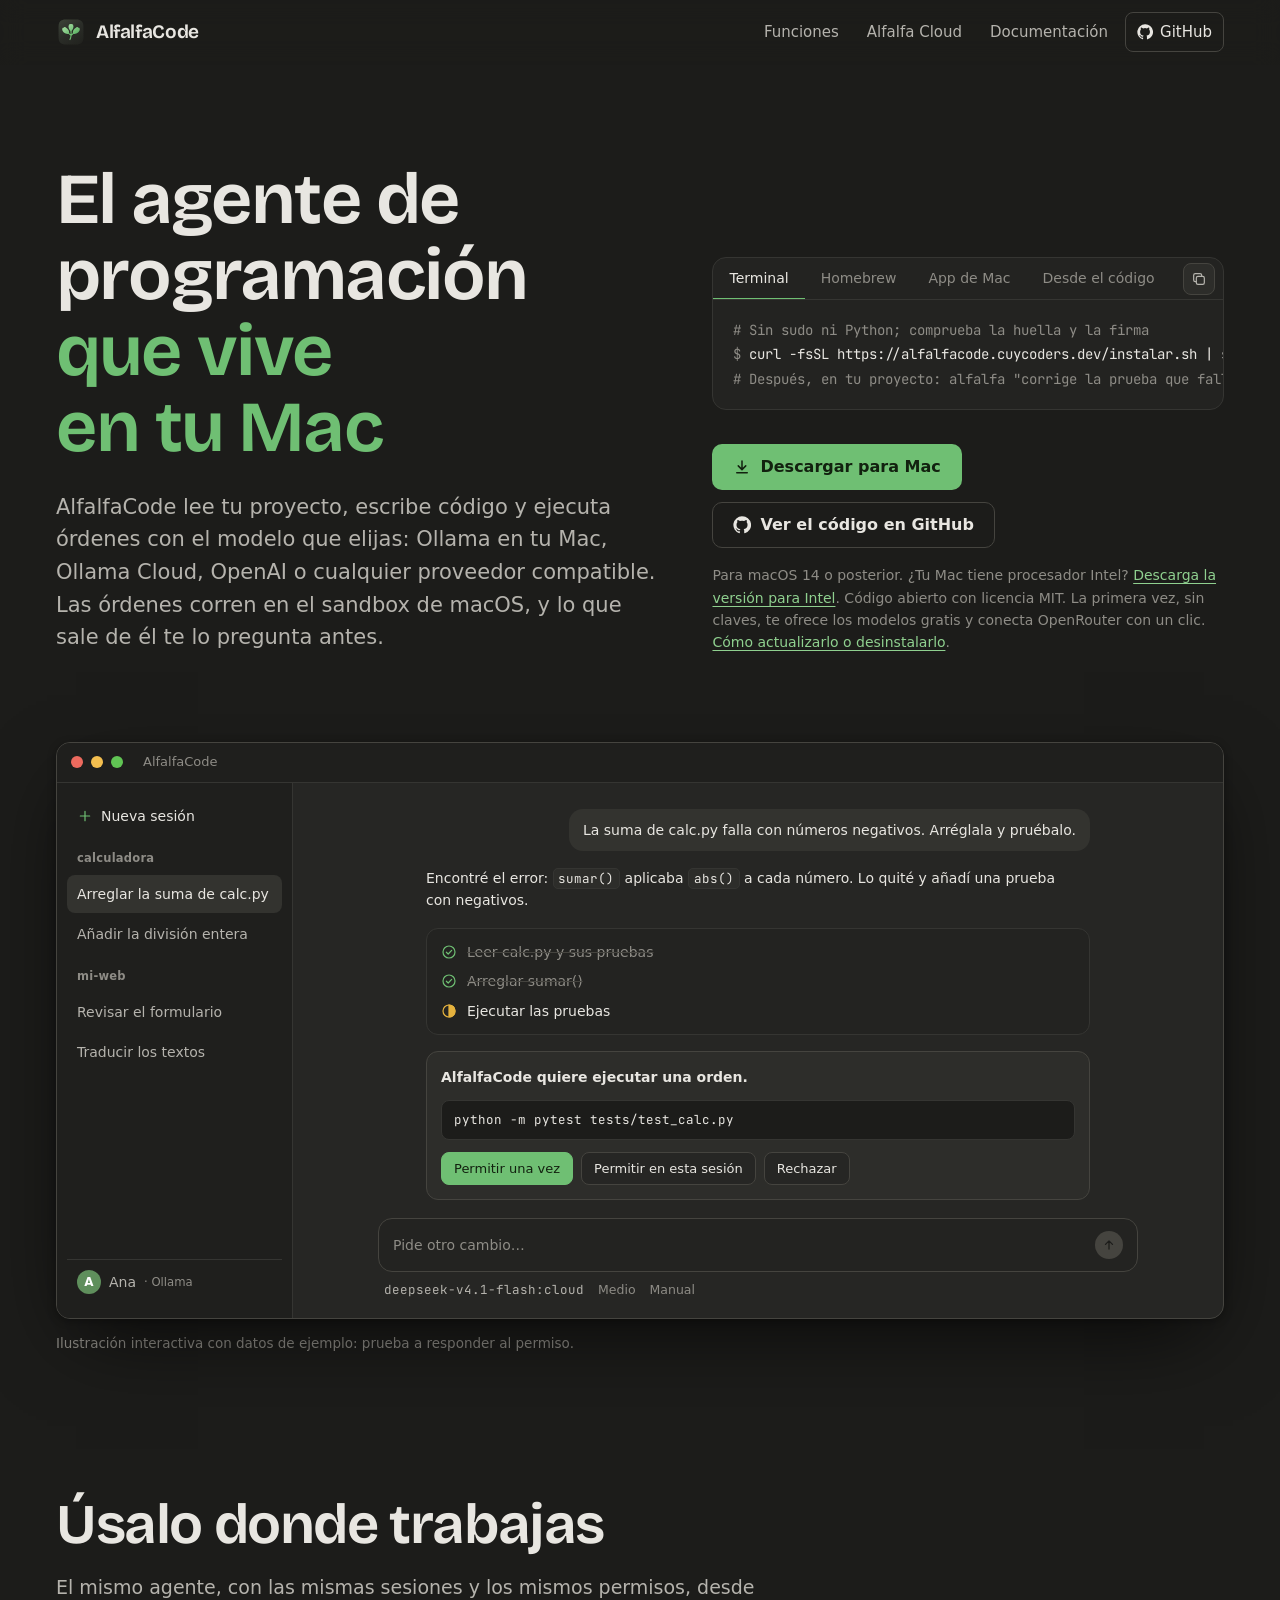
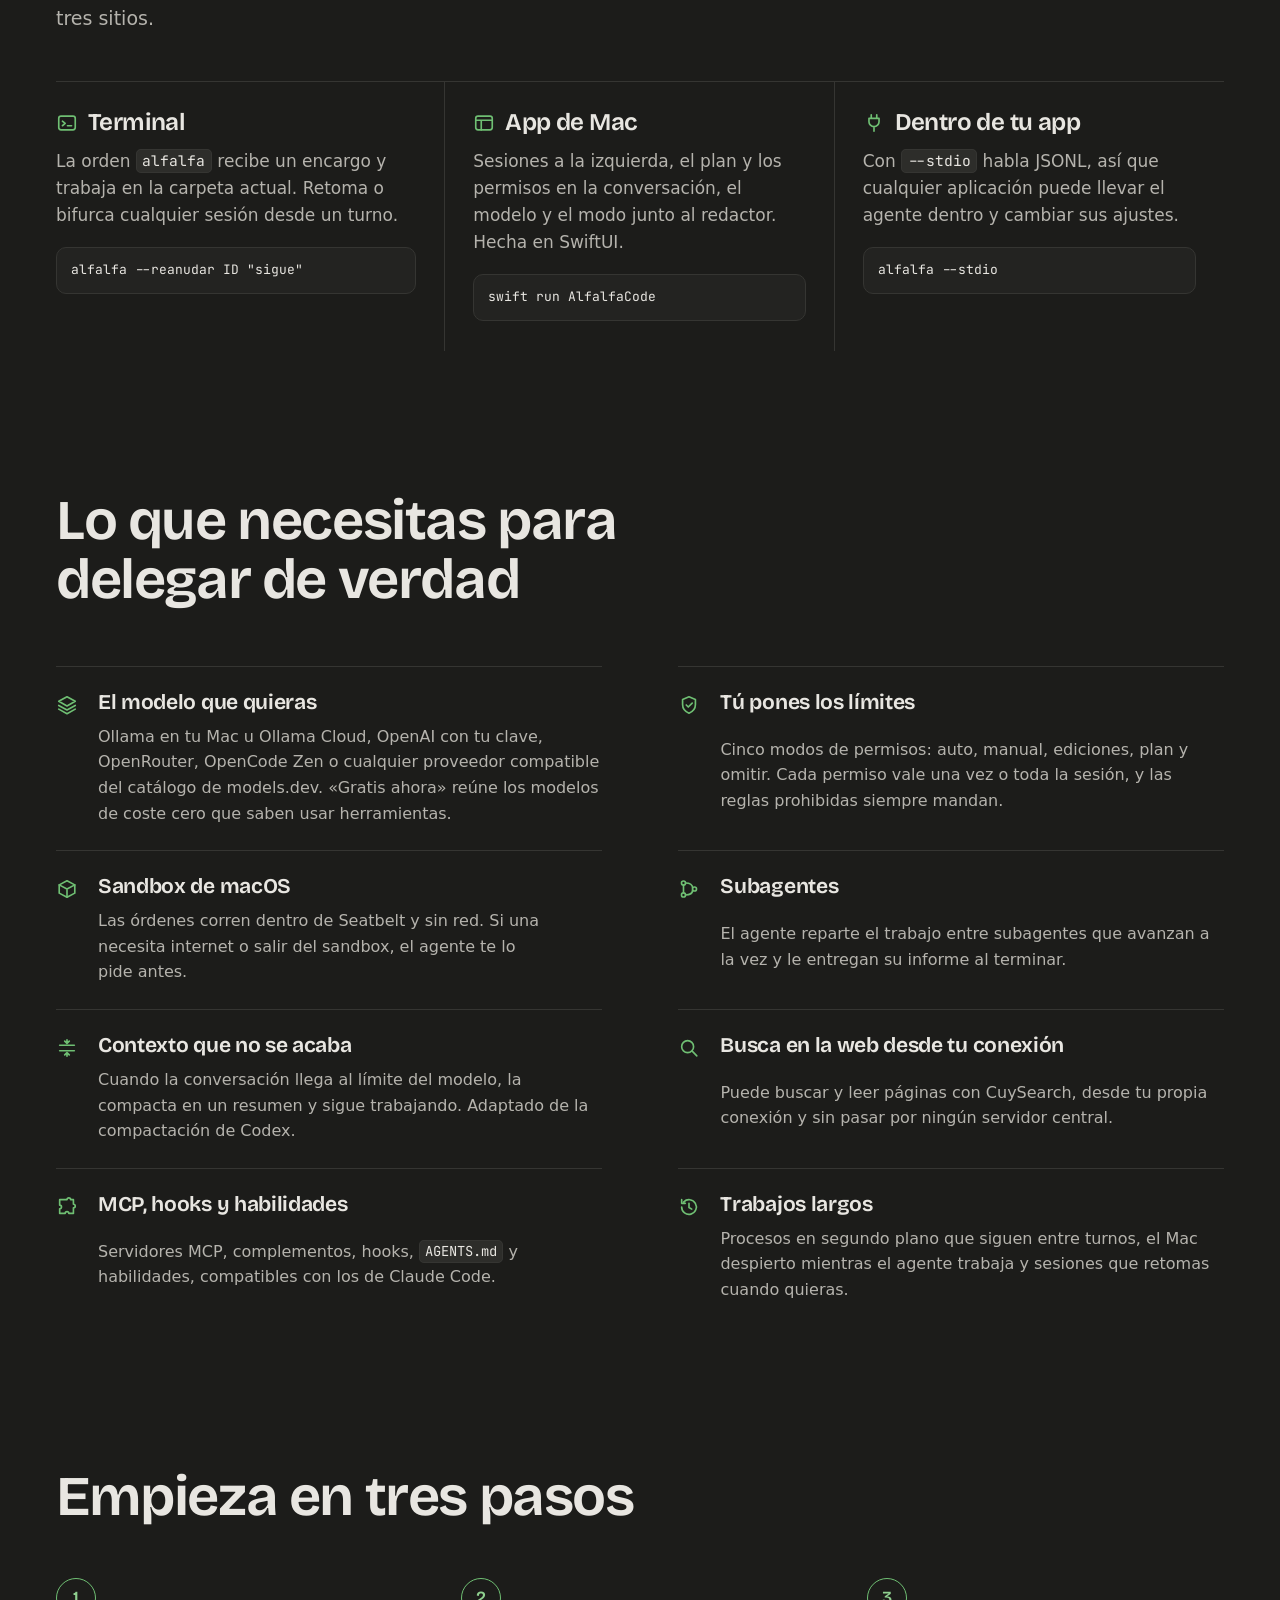
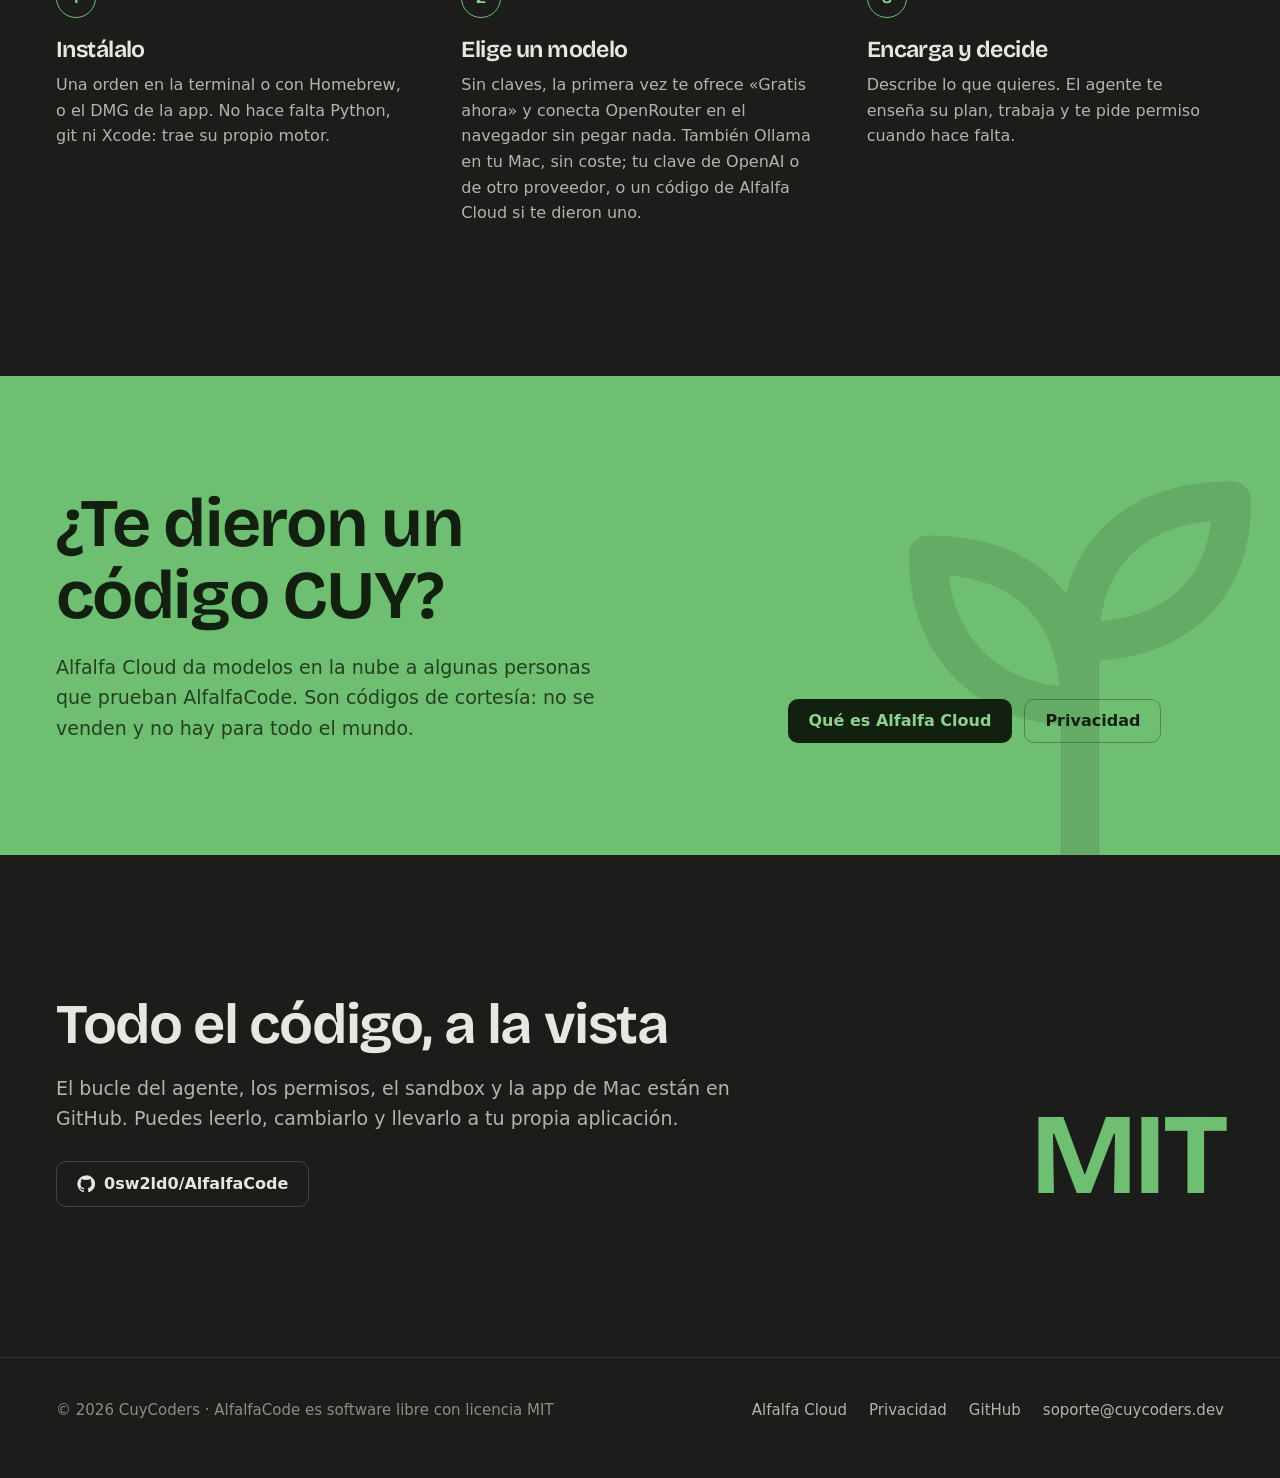
==== commit bb9aabc5: "Descarga para Mac con Intel e instalar.sh al día - instalar.sh: copia del de AlfalfaCode 6463b20. Ya" ====
--- a/index.html
+++ b/index.html
@@ -7,7 +7,7 @@
 <meta name="description" content="AlfalfaCode es un agente de programación de código abierto (MIT) que trabaja en tu Mac con el modelo que elijas: Ollama, OpenAI o cualquier proveedor compatible. Pide permiso antes de lo que importa.">
 <link rel="icon" type="image/png" href="/assets/favicon.png">
 <link rel="preload" href="/assets/fonts/bricolage-grotesque-latin-wght-normal.woff2" as="font" type="font/woff2" crossorigin>
-<link rel="stylesheet" href="/assets/sitio.css?v=4">
+<link rel="stylesheet" href="/assets/sitio.css?v=3">
 <meta property="og:title" content="AlfalfaCode">
 <meta property="og:description" content="El agente de programación de código abierto para tu Mac, con el modelo que elijas.">
 <meta property="og:image" content="https://alfalfacode.cuycoders.dev/assets/alfalfacode-256.png">
@@ -26,7 +26,6 @@
   <symbol id="i-flecha" viewBox="0 0 24 24" fill="none" stroke="currentColor" stroke-width="2.2" stroke-linecap="round" stroke-linejoin="round"><path d="M12 19V5M6 11l6-6 6 6"/></symbol>
   <symbol id="i-terminal" viewBox="0 0 24 24" fill="none" stroke="currentColor" stroke-width="1.8" stroke-linecap="round" stroke-linejoin="round"><rect x="3" y="4.5" width="18" height="15" rx="2.5"/><path d="m7 10 3 2.5L7 15M12.5 15H17"/></symbol>
   <symbol id="i-ventana" viewBox="0 0 24 24" fill="none" stroke="currentColor" stroke-width="1.8" stroke-linecap="round" stroke-linejoin="round"><rect x="3" y="4.5" width="18" height="15" rx="2.5"/><path d="M3 9h18M9 9v10.5"/></symbol>
-  <symbol id="i-globo" viewBox="0 0 24 24" fill="none" stroke="currentColor" stroke-width="1.8" stroke-linecap="round"><circle cx="12" cy="12" r="9"/><ellipse cx="12" cy="12" rx="4" ry="9"/><path d="M3 12h18"/></symbol>
   <symbol id="i-enchufe" viewBox="0 0 24 24" fill="none" stroke="currentColor" stroke-width="1.8" stroke-linecap="round" stroke-linejoin="round"><path d="M9 3v4M15 3v4M6.5 7h11v3.5a5.5 5.5 0 0 1-11 0ZM12 16v5"/></symbol>
   <symbol id="i-capas" viewBox="0 0 24 24" fill="none" stroke="currentColor" stroke-width="1.8" stroke-linecap="round" stroke-linejoin="round"><path d="m12 3 9 5-9 5-9-5 9-5Z"/><path d="m3 12.5 9 5 9-5M3 16.5l9 5 9-5"/></symbol>
   <symbol id="i-escudo" viewBox="0 0 24 24" fill="none" stroke="currentColor" stroke-width="1.8" stroke-linecap="round" stroke-linejoin="round"><path d="M12 3 5 6v5.5c0 4.5 3 7.8 7 9.5 4-1.7 7-5 7-9.5V6l-7-3Z"/><path d="m9 12 2.2 2.2L15.5 10"/></symbol>
@@ -46,10 +45,9 @@
     <a class="marca" href="/"><img src="/assets/alfalfacode.svg" alt="" width="30" height="30">AlfalfaCode</a>
     <nav class="nav" aria-label="Principal">
       <a href="#funciones">Funciones</a>
-      <a class="nav-navegador" href="/navegador/">Navegador</a>
       <a href="/cloud/">Alfalfa Cloud</a>
       <a href="https://github.com/0sw2ld0/AlfalfaCode#readme">Documentación</a>
-      <a class="nav-gh" href="https://github.com/0sw2ld0/AlfalfaCode" aria-label="GitHub"><svg aria-hidden="true"><use href="#i-github"/></svg><span>GitHub</span></a>
+      <a class="nav-gh" href="https://github.com/0sw2ld0/AlfalfaCode"><svg aria-hidden="true"><use href="#i-github"/></svg>GitHub</a>
     </nav>
   </div>
 </header>
@@ -77,13 +75,15 @@
           <button class="copiar" type="button" aria-label="Copiar"><svg class="icono-copiar" aria-hidden="true"><use href="#i-copiar"/></svg><svg class="hecho" aria-hidden="true"><use href="#i-hecho"/></svg></button>
         </div>
         <div class="panel-instalar" id="p-brew" role="tabpanel" aria-labelledby="t-brew" hidden>
-<pre><span class="indicador">$ </span><span class="orden">brew install --cask 0sw2ld0/tap/alfalfacode</span>
+<pre><span class="comentario"># Mac con Apple Silicon; en Intel, usa Terminal o App de Mac</span>
+<span class="indicador">$ </span><span class="orden">brew install --cask 0sw2ld0/tap/alfalfacode</span>
 <span class="indicador">$ </span><span class="orden">brew install 0sw2ld0/tap/alfalfa</span></pre>
           <button class="copiar" type="button" aria-label="Copiar"><svg class="icono-copiar" aria-hidden="true"><use href="#i-copiar"/></svg><svg class="hecho" aria-hidden="true"><use href="#i-hecho"/></svg></button>
         </div>
         <div class="panel-instalar" id="p-mac" role="tabpanel" aria-labelledby="t-mac" hidden>
 <pre><span class="comentario"># El DMG firmado y notarizado; se actualiza sola</span>
-<a href="https://github.com/0sw2ld0/AlfalfaCode/releases/latest/download/AlfalfaCode.dmg">Descargar AlfalfaCode.dmg</a> <span class="comentario">(última versión)</span></pre>
+<a href="https://github.com/0sw2ld0/AlfalfaCode/releases/latest/download/AlfalfaCode.dmg">Descargar AlfalfaCode.dmg</a> <span class="comentario">(Apple Silicon: M1 o posterior)</span>
+<a href="https://github.com/0sw2ld0/AlfalfaCode/releases/latest/download/AlfalfaCode-intel.dmg">Descargar AlfalfaCode-intel.dmg</a> <span class="comentario">(Mac con Intel)</span></pre>
         </div>
         <div class="panel-instalar" id="p-codigo" role="tabpanel" aria-labelledby="t-codigo" hidden>
 <pre><span class="indicador">$ </span><span class="orden">git clone https://github.com/0sw2ld0/AlfalfaCode</span>
@@ -95,10 +95,10 @@
       </div>
 
       <div class="acciones">
-        <a class="boton boton-principal" href="https://github.com/0sw2ld0/AlfalfaCode/releases/latest/download/AlfalfaCode.dmg"><svg aria-hidden="true"><use href="#i-bajar"/></svg>Descargar para Mac</a>
+        <a class="boton boton-principal" href="https://github.com/0sw2ld0/AlfalfaCode/releases/latest/download/AlfalfaCode.dmg" data-descarga-mac data-intel="https://github.com/0sw2ld0/AlfalfaCode/releases/latest/download/AlfalfaCode-intel.dmg"><svg aria-hidden="true"><use href="#i-bajar"/></svg>Descargar para Mac</a>
         <a class="boton boton-segundo" href="https://github.com/0sw2ld0/AlfalfaCode"><svg aria-hidden="true"><use href="#i-github"/></svg>Ver el código en GitHub</a>
       </div>
-      <p class="nota">Para Mac con Apple Silicon y macOS 14 o posterior. Código abierto con licencia MIT. La primera vez, sin claves, te ofrece los modelos gratis y conecta OpenRouter con un clic. <a href="https://github.com/0sw2ld0/AlfalfaCode#instalar">Cómo actualizarlo o desinstalarlo</a>.</p>
+      <p class="nota">Para macOS 14 o posterior. ¿Tu Mac tiene procesador Intel? <a href="https://github.com/0sw2ld0/AlfalfaCode/releases/latest/download/AlfalfaCode-intel.dmg">Descarga la versión para Intel</a>. Código abierto con licencia MIT. La primera vez, sin claves, te ofrece los modelos gratis y conecta OpenRouter con un clic. <a href="https://github.com/0sw2ld0/AlfalfaCode#instalar">Cómo actualizarlo o desinstalarlo</a>.</p>
       </div>
       </div>
 
@@ -183,20 +183,9 @@
         <div class="funcion"><svg aria-hidden="true"><use href="#i-ramas"/></svg><h3>Subagentes</h3><p>El agente reparte el trabajo entre subagentes que avanzan a la vez y le entregan su informe al terminar.</p></div>
         <div class="funcion"><svg aria-hidden="true"><use href="#i-comprimir"/></svg><h3>Contexto que no se acaba</h3><p>Cuando la conversación llega al límite del modelo, la compacta en un resumen y sigue trabajando. Adaptado de la compactación de Codex.</p></div>
         <div class="funcion"><svg aria-hidden="true"><use href="#i-lupa"/></svg><h3>Busca en la web desde tu conexión</h3><p>Puede buscar y leer páginas con CuySearch, desde tu propia conexión y sin pasar por ningún servidor central.</p></div>
-        <div class="funcion"><svg aria-hidden="true"><use href="#i-globo"/></svg><h3>Un navegador que ves</h3><p>El agente prueba tu web en un panel junto a la conversación. Los permisos de sitio se controlan por proyecto y las acciones delicadas tienen su propia aprobación.</p></div>
         <div class="funcion"><svg aria-hidden="true"><use href="#i-pieza"/></svg><h3>MCP, hooks y habilidades</h3><p>Servidores MCP, complementos, hooks, <code>AGENTS.md</code> y habilidades, compatibles con los de Claude Code.</p></div>
         <div class="funcion"><svg aria-hidden="true"><use href="#i-reloj"/></svg><h3>Trabajos largos</h3><p>Procesos en segundo plano que siguen entre turnos, el Mac despierto mientras el agente trabaja y sesiones que retomas cuando quieras.</p></div>
       </div>
-    </div>
-  </section>
-
-  <section class="seccion" aria-labelledby="navegador-t">
-    <div class="envoltura navegador-portada">
-      <div>
-        <h2 id="navegador-t" class="titulo">Un navegador para probar lo que construye</h2>
-        <p class="bajada">La app trae un navegador WebKit junto a la conversación. El agente abre tu web, lee lo que aparece y prueba el flujo mientras tú ves cada paso. WebKit es el motor de Safari que ya trae tu Mac.</p>
-      </div>
-      <a class="boton boton-segundo" href="/navegador/">Cómo funciona el navegador <span aria-hidden="true">→</span></a>
     </div>
   </section>
 
@@ -250,6 +239,6 @@
     </nav>
   </div>
 </footer>
-<script src="/assets/sitio.js?v=3"></script>
+<script src="/assets/sitio.js?v=4"></script>
 </body>
 </html>
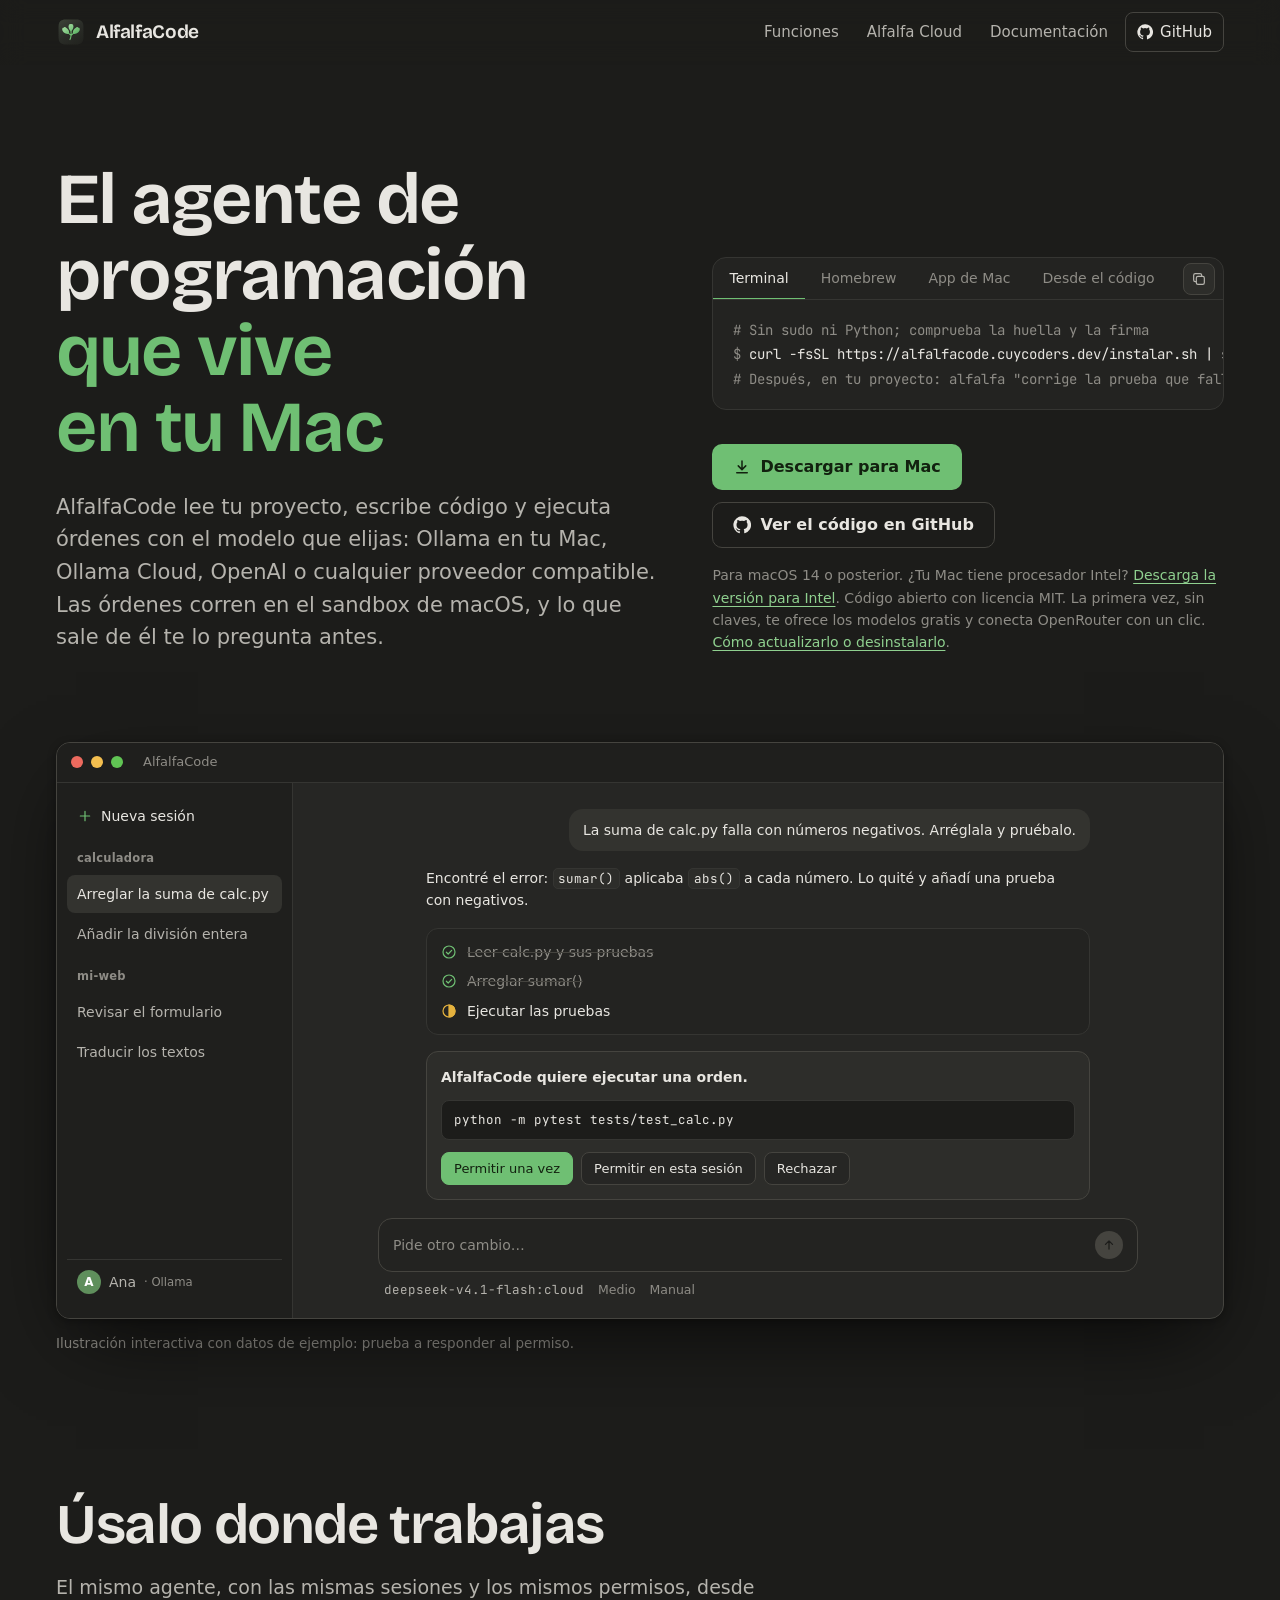
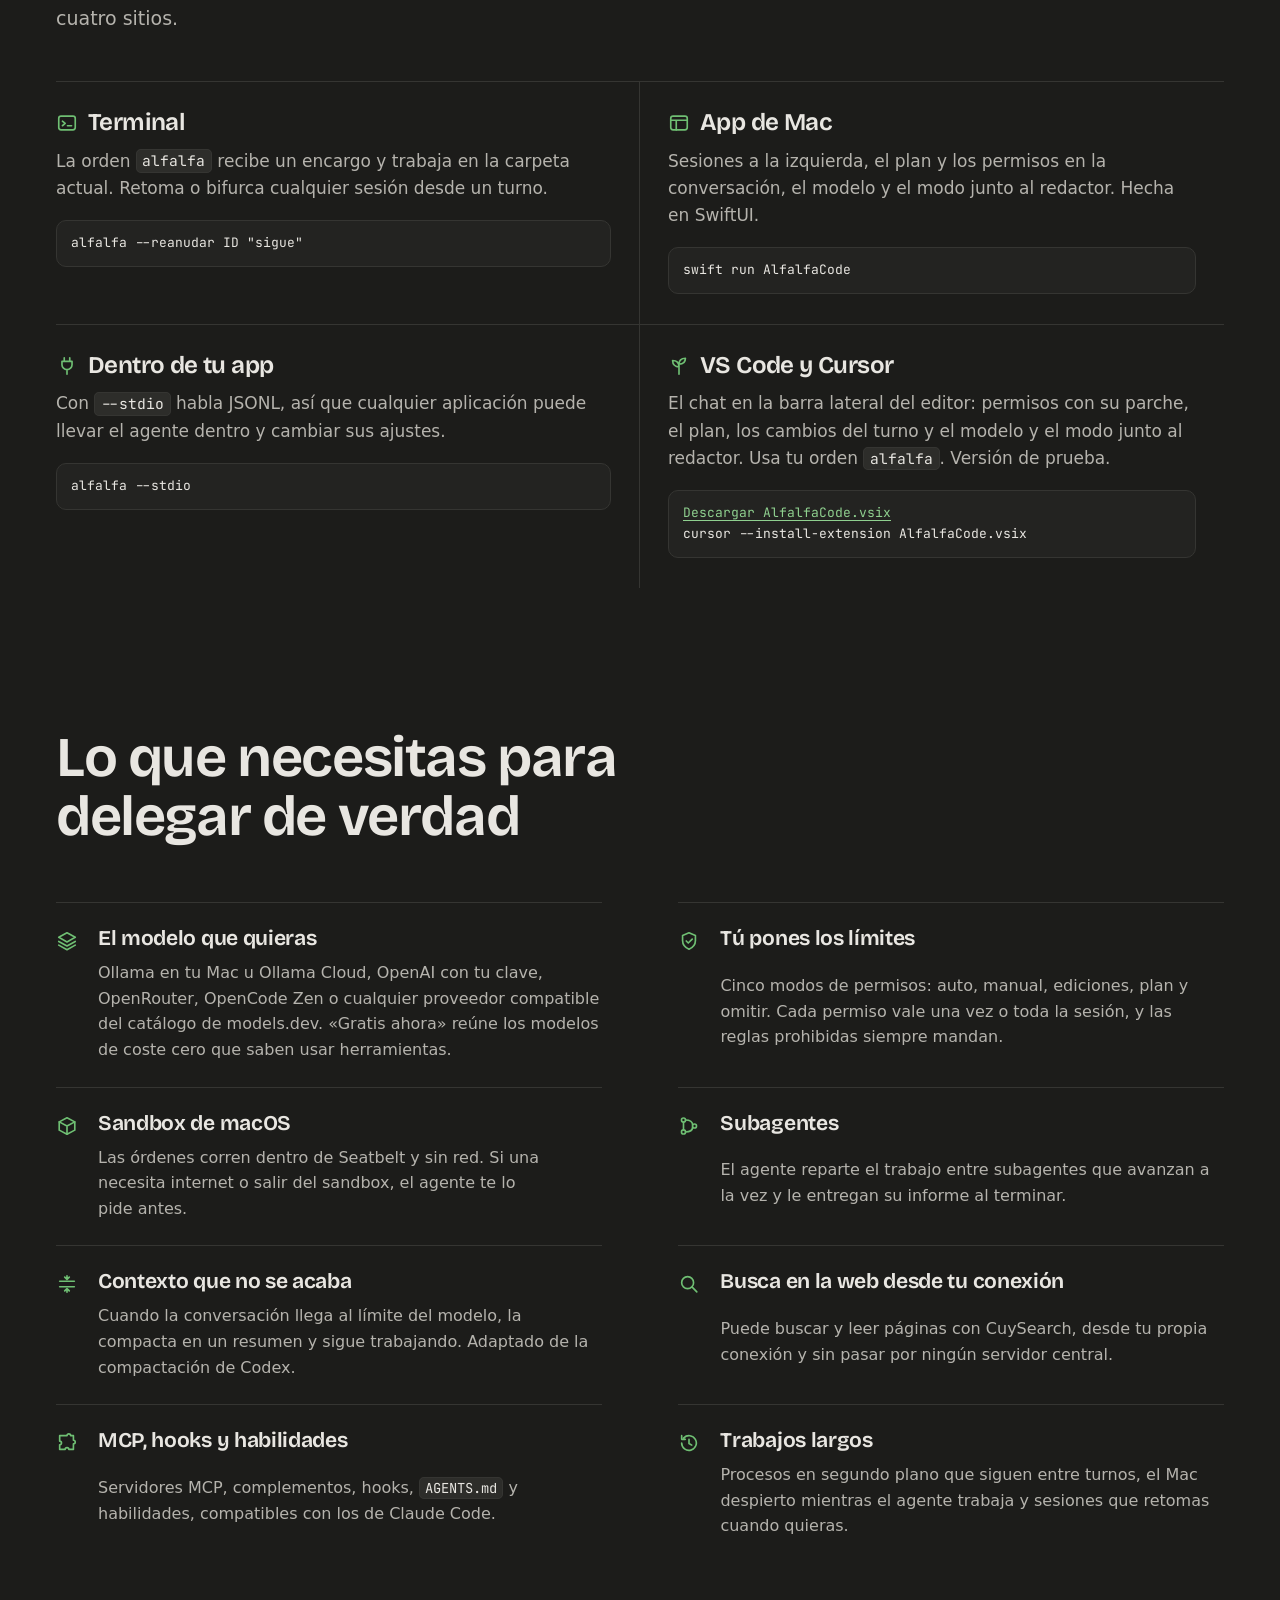
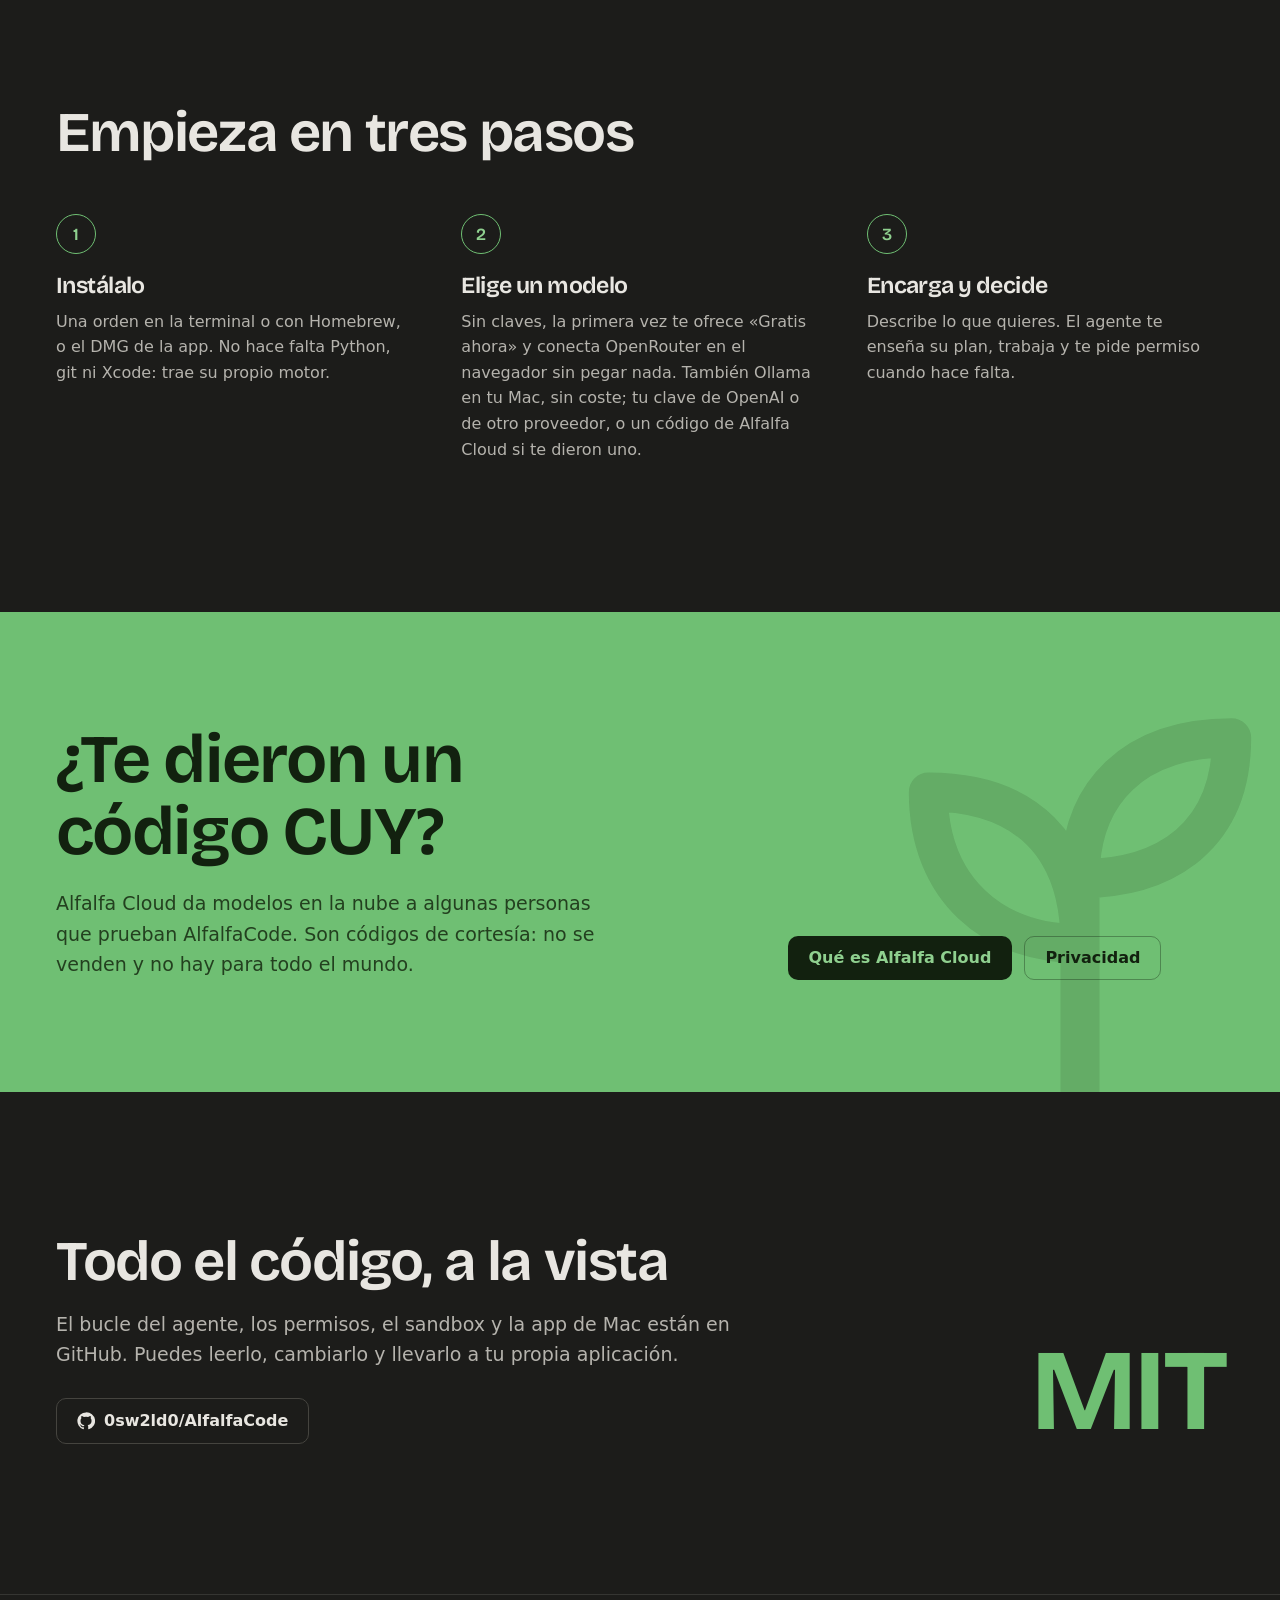
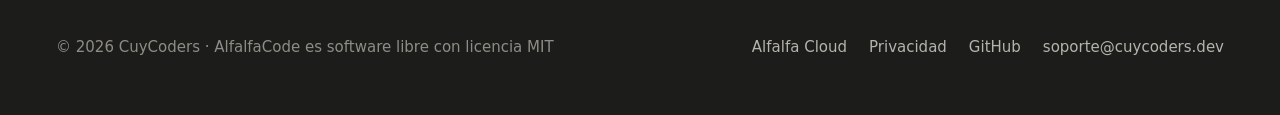
==== commit cfe3d6d3: "Extensión de AlfalfaCode para VS Code y Cursor Cuarta tarjeta en «Úsalo donde trabajas» con la desca" ====
--- a/index.html
+++ b/index.html
@@ -152,7 +152,7 @@
   <section class="seccion" aria-labelledby="maneras-t">
     <div class="envoltura">
       <h2 id="maneras-t">Úsalo donde trabajas</h2>
-      <p class="bajada">El mismo agente, con las mismas sesiones y los mismos permisos, desde tres sitios.</p>
+      <p class="bajada">El mismo agente, con las mismas sesiones y los mismos permisos, desde cuatro sitios.</p>
       <div class="maneras">
         <div class="manera">
           <h3><svg aria-hidden="true"><use href="#i-terminal"/></svg>Terminal</h3>
@@ -168,6 +168,12 @@
           <h3><svg aria-hidden="true"><use href="#i-enchufe"/></svg>Dentro de tu app</h3>
           <p>Con <code>--stdio</code> habla JSONL, así que cualquier aplicación puede llevar el agente dentro y cambiar sus ajustes.</p>
 <pre>alfalfa --stdio</pre>
+        </div>
+        <div class="manera">
+          <h3><svg aria-hidden="true"><use href="#i-hoja"/></svg>VS Code y Cursor</h3>
+          <p>El chat en la barra lateral del editor: permisos con su parche, el plan, los cambios del turno y el modelo y el modo junto al redactor. Usa tu orden <code>alfalfa</code>. <span class="comentario">Versión de prueba.</span></p>
+<pre><a href="vscode/AlfalfaCode.vsix" download>Descargar AlfalfaCode.vsix</a>
+cursor --install-extension AlfalfaCode.vsix</pre>
         </div>
       </div>
     </div>
--- a/assets/sitio.css
+++ b/assets/sitio.css
@@ -86,16 +86,12 @@
 .nav .nav-gh { display: inline-flex; align-items: center; gap: 7px; color: var(--texto); border: 1px solid var(--borde-2); }
 .nav .nav-gh svg { width: 16px; height: 16px; }
 @media (max-width: 720px) {
-  .nav a:not(.nav-gh):not(.nav-fija):not(.nav-navegador) { display: none; }
+  .nav a:not(.nav-gh):not(.nav-fija) { display: none; }
 }
 @media (max-width: 520px) {
   .nav a.nav-fija { display: none; }
   .panel-instalar pre { font-size: 12.5px; }
   .cabecera .envoltura { gap: 12px; }
-}
-@media (max-width: 420px) {
-  .nav a.nav-navegador { padding-inline: 8px; }
-  .nav-gh span { display: none; }
 }
 
 /* Botones */
@@ -141,7 +137,7 @@
 
 /* Ventana de la app (ilustración) */
 .escena { margin-top: clamp(56px, 7vw, 88px); position: relative; }
-.escena::before { content: ""; position: absolute; inset: 18% max(-6%, -1 * var(--margen)) -10%; background: radial-gradient(60% 55% at 50% 40%, rgb(111 191 115 / 0.16), transparent 70%); pointer-events: none; z-index: 0; }
+.escena::before { content: ""; position: absolute; inset: 18% -6% -10%; background: radial-gradient(60% 55% at 50% 40%, rgb(111 191 115 / 0.16), transparent 70%); pointer-events: none; z-index: 0; }
 .ventana { position: relative; z-index: 1; border: 1px solid var(--borde-2); border-radius: 14px; overflow: hidden; background: var(--app); box-shadow: 0 30px 80px -20px rgb(0 0 0 / 0.7), 0 2px 8px rgb(0 0 0 / 0.3); display: grid; grid-template-columns: 236px 1fr; min-height: 560px; font-size: 14px; }
 .ventana-barra { grid-column: 1 / -1; height: 40px; display: flex; align-items: center; gap: 8px; padding: 0 14px; background: var(--barra); border-bottom: 1px solid var(--borde); }
 .ventana-barra i { width: 12px; height: 12px; border-radius: 50%; background: #4a4945; }
@@ -202,10 +198,12 @@
 .seccion .bajada { margin-top: 18px; color: var(--texto-2); font-size: 19px; max-width: 60ch; }
 
 /* Tres maneras */
-.maneras { margin-top: 48px; display: grid; grid-template-columns: repeat(3, 1fr); border-top: 1px solid var(--borde); }
-.manera { padding: 28px 28px 30px 0; border-right: 1px solid var(--borde); }
-.manera + .manera { padding-left: 28px; }
-.manera:last-child { border-right: 0; }
+.maneras { margin-top: 48px; display: grid; grid-template-columns: repeat(2, 1fr); border-top: 1px solid var(--borde); }
+/* Dos por fila: la de la izquierda con borde a la derecha, la de la derecha con aire a la izquierda. */
+.manera { padding: 28px 28px 30px 0; border-right: 1px solid var(--borde); border-bottom: 1px solid var(--borde); }
+.manera:nth-child(2n) { padding-left: 28px; border-right: 0; }
+/* La última fila, sin borde abajo. */
+.manera:nth-child(2n + 1):nth-last-child(-n + 2), .manera:nth-child(2n + 1):nth-last-child(-n + 2) + .manera { border-bottom: 0; }
 .manera h3 { font-size: 24px; display: flex; align-items: center; gap: 10px; }
 .manera h3 svg { width: 22px; height: 22px; color: var(--alfalfa); }
 .manera p { margin-top: 12px; color: var(--texto-2); }
@@ -222,91 +220,6 @@
 .funcion h3 { font-size: 21px; letter-spacing: -0.015em; }
 .funcion p { grid-column: 2; margin-top: 8px; color: var(--texto-2); font-size: 16px; }
 @media (max-width: 760px) { .funciones { grid-template-columns: 1fr; } }
-
-/* Navegador */
-.portada-navegador h1 { max-width: 19ch; font-size: clamp(40px, 6.7vw, 84px); }
-.navegador-portada {
-  display: grid;
-  grid-template-columns: minmax(0, 1fr) auto;
-  gap: clamp(24px, 5vw, 64px);
-  align-items: end;
-  justify-items: start;
-  padding: clamp(24px, 5vw, 60px);
-  border: 1px solid var(--borde-2);
-  border-radius: 16px;
-  background: radial-gradient(ellipse at 90% 0, rgb(111 191 115 / 0.11), transparent 70%), var(--fondo-2);
-}
-.escena-navegador { margin-inline: 0; margin-bottom: 0; }
-.ventana-navegador {
-  grid-template-columns: minmax(0, 0.46fr) minmax(0, 1fr) minmax(0, 1.26fr);
-  grid-template-rows: 40px 1fr;
-  min-height: 0;
-}
-.ventana-navegador .mensajes { padding-inline: clamp(16px, 2.5vw, 32px); }
-.ventana-navegador .redactor { width: calc(100% - 2 * clamp(16px, 2.5vw, 32px)); }
-.permiso p.permiso-concedido { display: flex; align-items: center; gap: 7px; color: var(--alfalfa-claro); }
-.permiso-concedido svg { width: 16px; height: 16px; flex: none; }
-.panel-navegador { min-width: 0; display: flex; flex-direction: column; border-left: 1px solid var(--borde-2); }
-.direccion-navegador {
-  display: flex;
-  align-items: center;
-  gap: 8px;
-  padding: 10px 14px;
-  font: 13px/1.5 var(--mono);
-  color: var(--texto-2);
-  background: var(--barra);
-}
-.direccion-navegador svg { width: 16px; height: 16px; flex: none; }
-.direccion-navegador span { min-width: 0; overflow-wrap: anywhere; }
-.accion-navegador {
-  padding: 8px 14px;
-  border-block: 1px solid var(--borde);
-  background: var(--fondo-2);
-  color: var(--alfalfa-claro);
-  font-size: 13px;
-  font-weight: 600;
-}
-.pagina-navegador {
-  display: grid;
-  flex: 1;
-  place-items: center;
-  padding: clamp(16px, 4vw, 42px);
-  background: #e7ece4;
-  color: var(--campo-tinta);
-}
-.formulario-navegador {
-  width: min(100%, 340px);
-  padding: clamp(16px, 3vw, 28px);
-  border: 1px solid #becbbe;
-  border-radius: 12px;
-  background: #fafbf7;
-}
-.titulo-formulario { margin-bottom: 16px; font: 650 clamp(19px, 2.2vw, 27px)/1.15 var(--display); }
-.campo-formulario { display: grid; gap: 4px; margin-top: 10px; }
-.campo-formulario span { padding: 6px 9px; border: 1px solid #becbbe; border-radius: 6px; overflow-wrap: anywhere; }
-.objetivo-navegador { margin-top: 16px; }
-.objetivo-navegador span {
-  display: inline-block;
-  padding: 6px 18px;
-  border-radius: 6px;
-  background: var(--alfalfa-hondo);
-  color: #fff;
-  outline: 2px solid #427d45;
-  outline-offset: 3px;
-}
-.navegador-detalles > h2:first-child { margin-top: 0; }
-.navegador-detalles .tabla + p { margin-top: 14px; }
-.navegador-detalles .instalar { margin-top: 18px; }
-.navegador-detalles .panel-instalar pre { margin: 0; border: 0; border-radius: 0; }
-@media (max-width: 860px) {
-  .navegador-portada { grid-template-columns: 1fr; }
-  .ventana-navegador { grid-template-columns: repeat(2, minmax(0, 1fr)); }
-}
-@media (max-width: 640px) {
-  .ventana-navegador { grid-template-columns: minmax(0, 1fr); grid-template-rows: auto; }
-  .panel-navegador { border-left: 0; border-top: 1px solid var(--borde-2); }
-  .navegador-detalles .pestanas button { padding-inline: 10px; white-space: normal; }
-}
 
 /* Pasos */
 .pasos { margin-top: 52px; display: grid; grid-template-columns: repeat(3, 1fr); gap: clamp(24px, 4vw, 48px); counter-reset: paso; }
